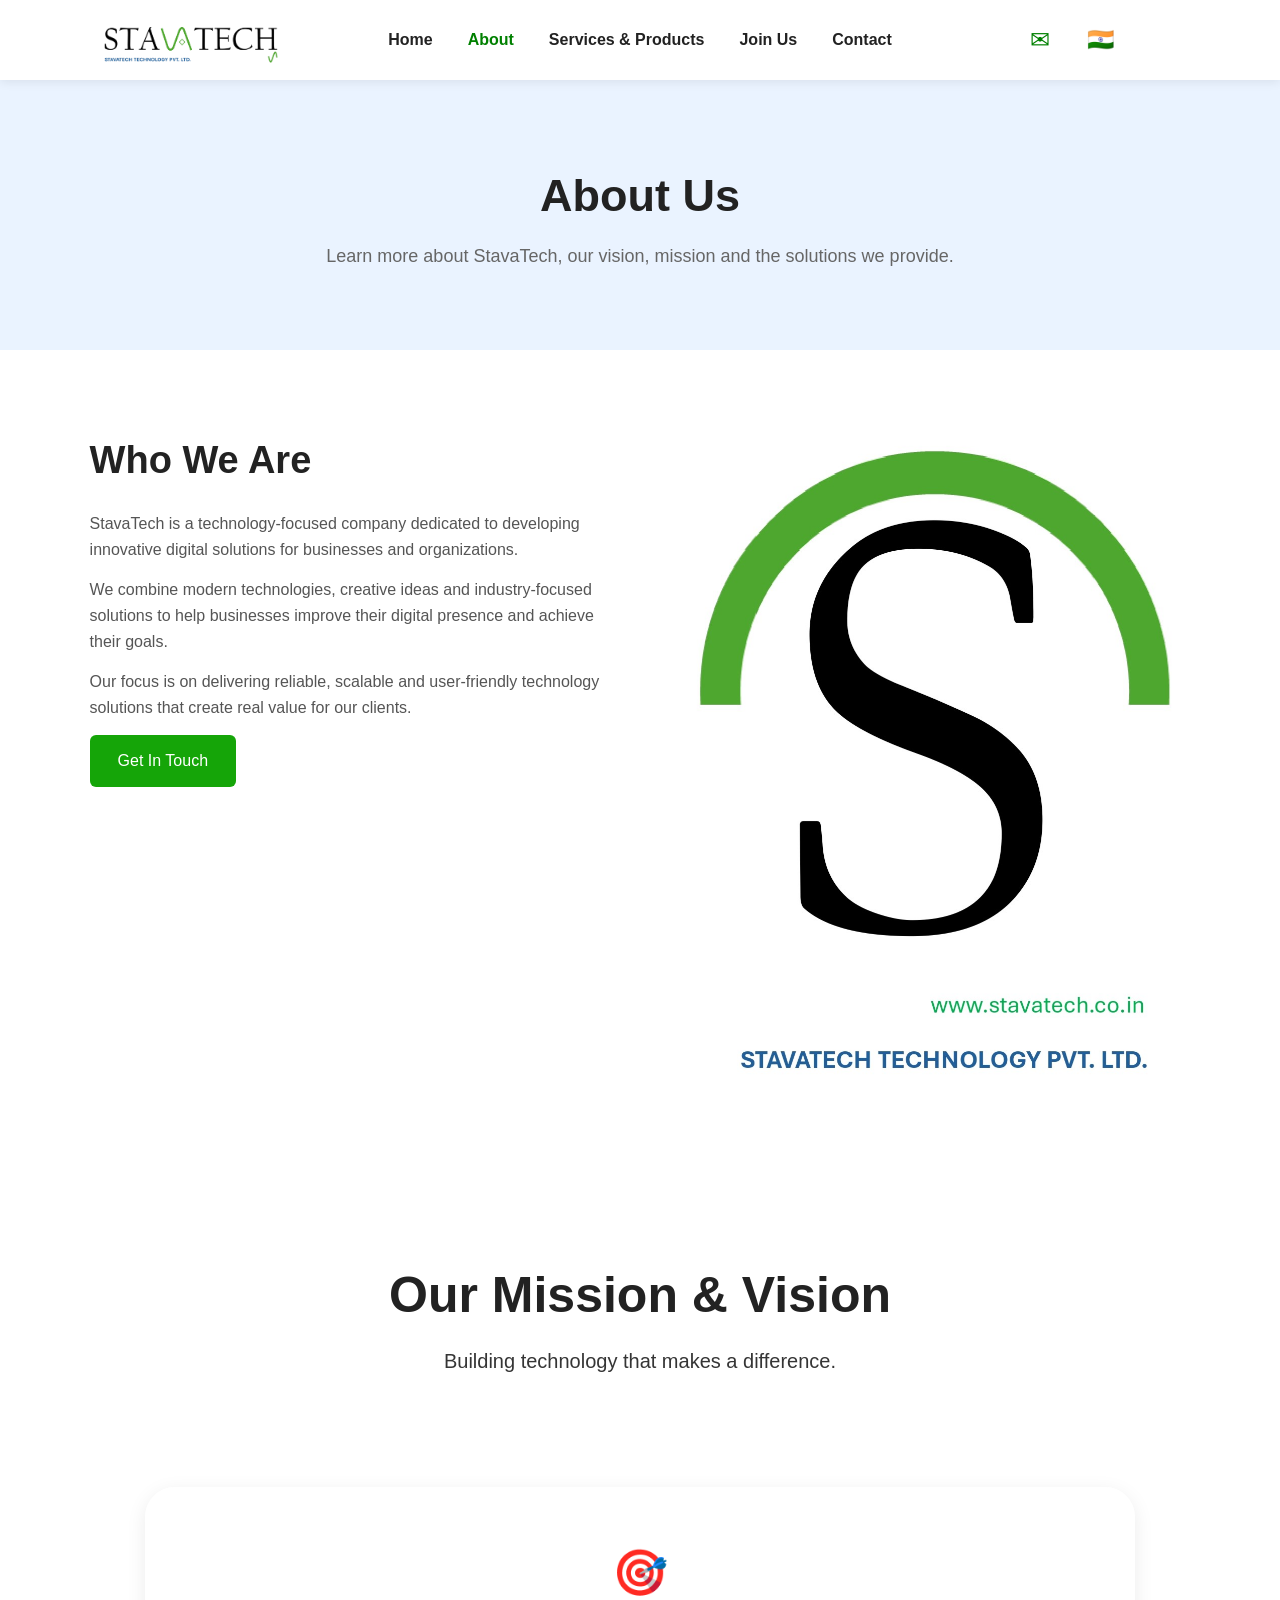
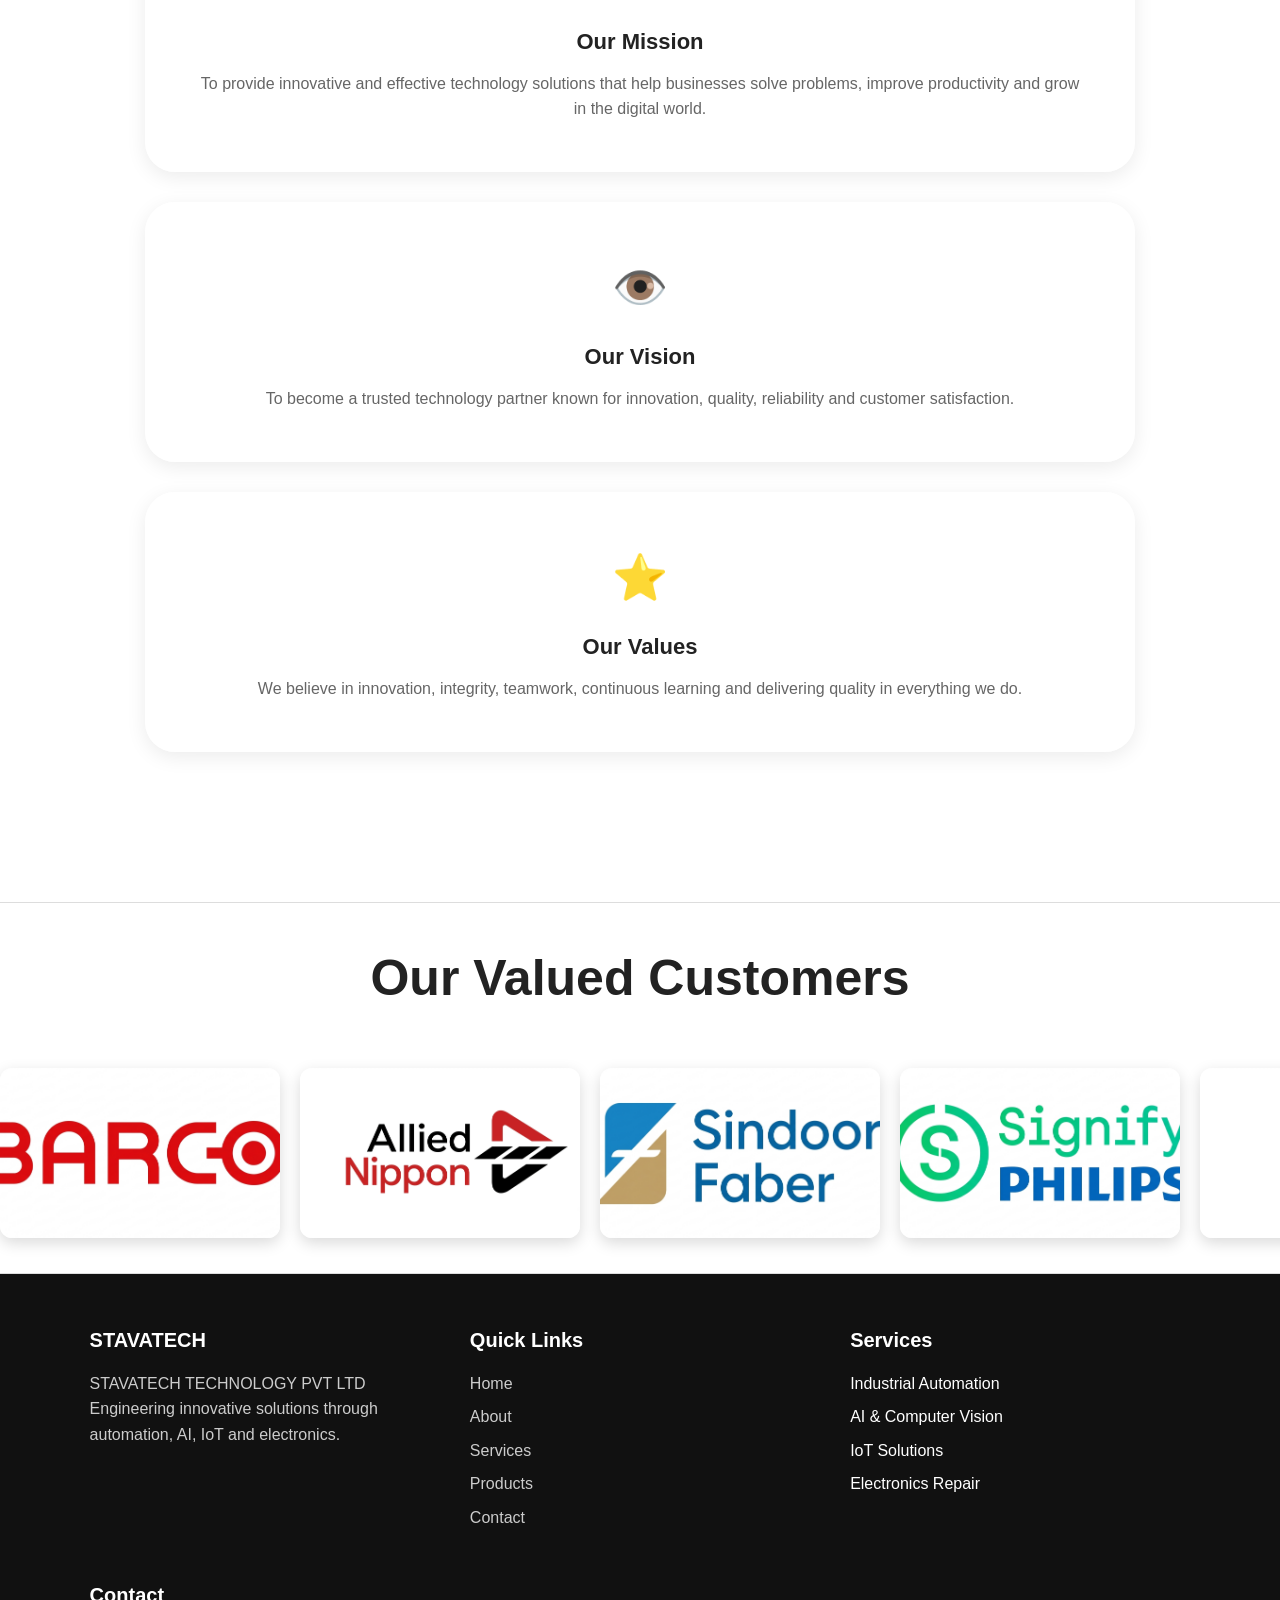
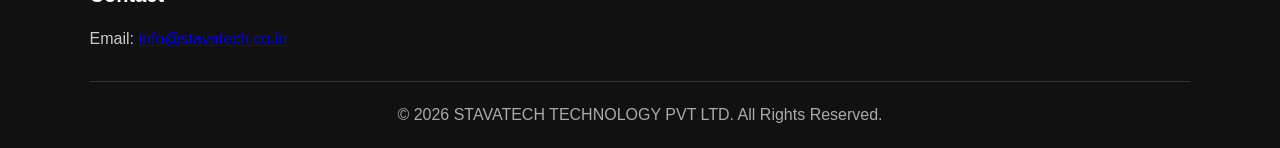
==== about.html @ 7c01b71f "Test commit" ====
<!doctype html>

<html lang="en">
  <head>
    <meta charset="UTF-8" />
    <meta name="viewport" content="width=device-width, initial-scale=1.0" />
    <link rel="stylesheet" href="style.css" />

    <title>About Us | StavaTech</title>
  </head>

  <body>
    <nav class="navbar">
      <div class="logo">
        <a href="index.html" class="logo">
          <img src="assets/logobg.png" alt="STAVATECH Logo" />
        </a>
      </div>

      <ul class="nav-links">
        <li>
          <a href="index.html">Home</a>
        </li>

        <li>
          <a href="about.html" class="active">About</a>
        </li>

        <li>
          <a href="services.html">Services & Products</a>
        </li>

        <li>
          <a href="join.html">Join Us</a>
        </li>

        <li>
          <a href="contact.html">Contact</a>
        </li>
      </ul>
      <a href="mailto:info@stavatech.co.in" class="email-icon" title="Email Us">
        ✉
      </a>
      <a
        href="https://www.linkedin.com/company/stavatech/"
        class="linkedin-icon"
        title="Visit our LinkedIn"
        target="_blank"
      >
        🇮🇳
      </a>
    </nav>

    <!--HEADER-->

    <section class="page-header">
      <h1>About Us</h1>

      <p>
        Learn more about StavaTech, our vision, mission and the solutions we
        provide.
      </p>
    </section>

    <section>
      <div class="about-container">
        <div class="about-text">
          <h2>Who We Are</h2>

          <p>
            StavaTech is a technology-focused company dedicated to developing
            innovative digital solutions for businesses and organizations.
          </p>

          <p>
            We combine modern technologies, creative ideas and industry-focused
            solutions to help businesses improve their digital presence and
            achieve their goals.
          </p>

          <p>
            Our focus is on delivering reliable, scalable and user-friendly
            technology solutions that create real value for our clients.
          </p>

          <a href="contact.html" class="btn"> Get In Touch </a>
        </div>

        <div class="about-image">
          <img src="assets/LOGO.jpg" alt="About StavaTech" />
        </div>
      </div>
    </section>

    <section>
      <div class="section-title">
        <h2>Our Mission & Vision</h2>

        <p>Building technology that makes a difference.</p>
      </div>

      <div class="services-container">
        <div class="service-card">
          <div class="service-icon">🎯</div>

          <h3>Our Mission</h3>

          <p>
            To provide innovative and effective technology solutions that help
            businesses solve problems, improve productivity and grow in the
            digital world.
          </p>
        </div>

        <div class="service-card">
          <div class="service-icon">👁️</div>

          <h3>Our Vision</h3>

          <p>
            To become a trusted technology partner known for innovation,
            quality, reliability and customer satisfaction.
          </p>
        </div>

        <div class="service-card">
          <div class="service-icon">⭐</div>

          <h3>Our Values</h3>

          <p>
            We believe in innovation, integrity, teamwork, continuous learning
            and delivering quality in everything we do.
          </p>
        </div>
      </div>
    </section>

    <section class="image-strip">
      <div class="section-title">
        <h2>Our Valued Customers</h2>
      </div>

      <!--Image Strip -->
      <div class="image-track">
        <img src="assets/val1.png" alt="val1" />
        <img src="assets/val2.png" alt="val2" />
        <img src="assets/val3.png" alt="val3" />
        <img src="assets/val4.png" alt="val4" />
        <img src="assets/val5.png" alt="val5" />
        <img src="assets/val6.png" alt="val6" />
        <img src="assets/val7.png" alt="val7" />
        <img src="assets/val8.png" alt="val8" />
        <img src="assets/val9.png" alt="val9" />
        <img src="assets/val10.png" alt="val10" />
        <img src="assets/val11.png" alt="val11" />
        <img src="assets/val12.png" alt="val12" />
        <img src="assets/val13.png" alt="val13" />
        <img src="assets/val14.png" alt="val14" />

        <!-- Duplicate images for continuous movement -->
        <img src="assets/val1.png" alt="val1" />
        <img src="assets/val2.png" alt="val2" />
        <img src="assets/val3.png" alt="val3" />
        <img src="assets/val4.png" alt="val4" />
        <img src="assets/val5.png" alt="val5" />
        <img src="assets/val6.png" alt="val6" />
        <img src="assets/val7.png" alt="val7" />
        <img src="assets/val8.png" alt="val8" />
        <img src="assets/val9.png" alt="val9" />
        <img src="assets/val10.png" alt="val10" />
        <img src="assets/val11.png" alt="val11" />
        <img src="assets/val12.png" alt="val12" />
        <img src="assets/val13.png" alt="val13" />
        <img src="assets/val14.png" alt="val14" />
      </div>
    </section>

    <!-- FOOTER -->

    <footer class="footer">
      <div class="container footer-container">
        <!-- Company -->

        <div class="footer-column">
          <h3>STAVATECH</h3>

          <p>STAVATECH TECHNOLOGY PVT LTD</p>

          <p>
            Engineering innovative solutions through automation, AI, IoT and
            electronics.
          </p>
        </div>

        <div class="footer-column">
          <h3>Quick Links</h3>

          <ul>
            <li>
              <a href="index.html"> Home </a>
            </li>

            <li>
              <a href="about.html"> About </a>
            </li>

            <li>
              <a href="services.html"> Services </a>
            </li>

            <li>
              <a href="product.html"> Products </a>
            </li>

            <li>
              <a href="contact.html"> Contact </a>
            </li>
          </ul>
        </div>

        <!-- Services -->

        <div class="footer-column">
          <h3>Services</h3>

          <ul>
            <li>Industrial Automation</li>

            <li>AI & Computer Vision</li>

            <li>IoT Solutions</li>

            <li>Electronics Repair</li>
          </ul>
        </div>

        <div class="footer-column">
          <h3>Contact</h3>

          <p>
            Email:

            <a href="mailto:info@stavatech.co.in"> info@stavatech.co.in </a>
          </p>
        </div>
      </div>

      <div class="footer-bottom">
        <p>© 2026 STAVATECH TECHNOLOGY PVT LTD. All Rights Reserved.</p>
      </div>
    </footer>
    <button id="backToTop">↑</button>

    <script src="script.js"></script>
  </body>
</html>
---- style.css ----
* {
  margin: 0;
  padding: 0;
  box-sizing: border-box;
}

html {
  scroll-behavior: smooth;
}

body {
  font-family: Arial, Helvetica, sans-serif;
  background-color: #ffffff;
  color: #222;
  line-height: 1.6;
}

.navbar {
  width: 100%;
  background-color: #ffffff;
  padding: 15px 7%;

  display: flex;
  align-items: center;

  position: sticky;
  top: 0;
  z-index: 1000;

  box-shadow: 0 2px 10px rgba(0, 0, 0, 0.08);
}

.logo {
  font-size: 28px;
  font-weight: bold;
  color: #0b5ed7;
  text-decoration: none;
}

.logo img {
  width: 200px;
  height: auto;
  display: block;
}

.logo span {
  color: #222;
}

.nav-links {
  position: absolute;
  left: 50%;
  transform: translateX(-50%);

  display: flex;
  list-style: none;
  gap: 35px;
}

.nav-links li a {
  text-decoration: none;
  color: #222;
  font-size: 16px;
  font-weight: 600;
  transition: 0.3s;
}

.nav-links li a:hover {
  color: #008000;
}

.email-icon {
  position: absolute;
  right: 18%;

  font-size: 24px;
  color: #008000;
  text-decoration: none;

  transition: 0.3s;
}

.email-icon:hover {
  color: #008000;
  transform: scale(1.15);
}

.linkedin-icon {
  position: absolute;
  right: 13%;

  font-size: 22px;
  color: #008000;

  text-decoration: none;

  transition: 0.3s;
  font-weight: bold;
}

.linkedin-icon:hover {
  color: #008000;
  transform: scale(1.15);
}

.login-icon {
  position: absolute;
  right: 7%;

  font-size: 18px;
  color: #008000;

  text-decoration: none;

  transition: 0.3s;
}

.login-icon:hover {
  color: #008000;
  transform: scale(1.15);
}

/* Active navigation link */

.nav-links li a.active {
  color: #008000;
  font-weight: bold;
}

/*HERO SECTION*/

.hero {
  min-height: 85vh;
  display: flex;
  align-items: center;
  justify-content: center;
  text-align: center;
  padding: 80px 7%;
  background: linear-gradient(135deg, #eaf3ff, #ffffff);
}

.hero-content {
  max-width: 900px;
}

.hero h1 {
  font-size: 55px;
  margin-bottom: 20px;
  color: #ffffff;
}

.hero h1 span {
  color: #1cd70b;
}

.hero1 p {
  font-size: 19px;
  color: #ffffff;
  max-width: 700px;
  margin: 0 auto 30px;
}

/*  HERO SLIDESHOW*/

.hero {
  position: relative;
  min-height: 85vh;
  overflow: hidden;

  display: flex;
  align-items: center;
  justify-content: center;

  text-align: center;

  padding: 80px 7%;

  color: white;
}

/* Slideshow container */

.hero-slideshow {
  position: absolute;
  top: 0;
  left: 0;

  width: 100%;
  height: 100%;

  overflow: hidden;
  z-index: 0;
}

/* Individual slides */

.slide {
  position: absolute;

  top: 0;
  left: 0;

  width: 100%;
  height: 100%;

  background-size: cover;
  background-position: center;

  /* Start outside the screen on the right */
  transform: translateX(100%);

  transition: transform 1s ease-in-out;
}

/* Active slide */

.slide.active {
  transform: translateX(0);
}

.slide.previous {
  transform: translateX(-100%);
}

/* Dark overlay */

.hero-overlay {
  position: absolute;

  top: 0;
  left: 0;

  width: 100%;
  height: 100%;

  background: rgba(0, 0, 0, 0.45);

  z-index: 1;
}

/* Hero content */

.hero-content {
  position: relative;

  z-index: 2;

  max-width: 900px;

  color: white;
}

/* Company name */

.company-name {
  font-size: 25px;
  margin-bottom: 20px;

  color: white;
}

/* Buttons */

.hero .btn {
  margin: 5px;
}

/*INTRO*/

.intro-container {
  display: flex;
  flex-direction: row;

  gap: 50px;
}

.intro-text {
  flex: 1;
}

.intro-text h2 {
  font-size: 50px;
  margin-bottom: 20px;
  color: #15a707;
}

.intro-text p {
  color: #000000;
  margin-bottom: 15px;
  font-size: large;
  font-weight: 500;
}

.intro-image {
  flex: 1;
}

.intro-image {
  flex: 1;
  display: flex;
  justify-content: center;
  align-items: center;
}

.intro-image video {
  width: 100%;
  max-width: 500px;
  height: 350px;
  object-fit: cover;
  border-radius: 20px;
  box-shadow: 0 10px 30px rgba(0, 0, 0, 0.15);
}
/*BUTTONS*/

.btn {
  display: inline-block;
  padding: 13px 28px;
  background-color: #15a508;
  color: #ffffff;
  text-decoration: none;
  border-radius: 6px;
  font-size: 16px;
  border: none;
  cursor: pointer;
  transition: 0.3s;
}

.btn:hover {
  background-color: #15a508;
  transform: translateY(-2px);
}

.btn-outline {
  background-color: transparent;
  color: #1cd70b;
  border: 2px solid #1cd70b;
  margin-left: 10px;
}

.btn-outline:hover {
  background-color: #1cd70b;
  color: #ffffff;
}

/*SECTION*/

section {
  padding: 80px 7%;
}

.section-title {
  text-align: center;
  margin-bottom: 50px;
}

.section-title h2 {
  font-size: 50px;
  margin-bottom: 10px;
}

.section-title p {
  color: #353535;
  font-size: 20px;
}

/*ABOUT SECTION*/

.about-container {
  display: flex;
  flex-direction: row;

  gap: 50px;
}

.about-text {
  flex: 1;
}

.about-text h2 {
  font-size: 38px;
  margin-bottom: 20px;
}

.about-text p {
  color: #555;
  margin-bottom: 15px;
  font-size: medium;
}

.about-image {
  flex: 1;
}

.about-image img {
  width: 100%;
  max-width: 550px;
  border-radius: 10px;
}

.custom-image img {
  width: 100%;
  border-radius: 10px;
  margin: 0 auto;
  display: block;
  max-width: 1400px;
  height: auto;
}

/*SERVICES*/

.services-container {
  display: flex;
  flex-direction: column;
  gap: 30px;
  padding: 60px 5%;
}

.services-container1 {
  display: flex;
  flex-direction: row;
  gap: 30px;
  padding: 60px 5%;
}

.service-card {
  padding: 50px;
  background-color: #ffffffb0;
  border-radius: 30px;
  border-color: #000000;
  box-shadow: 0 5px 20px rgba(0, 0, 0, 0.08);
  text-align: center;
  transition: 0.3s;
}

.service-card:hover {
  transform: translateY(-8px);
}

.service-icon {
  font-size: 45px;
  margin-bottom: 15px;
}

.service-card h3 {
  margin-bottom: 12px;
  font-size: 22px;
}

.service-card p {
  color: #666;
}

.project {
  position: relative;
  min-height: 85vh;
  display: flex;
  align-items: center;
  justify-content: center;
  text-align: center;
  padding: 80px 7%;

  background: linear-gradient(135deg, #eaf3ff, #ffffff);
}

.project-content {
  max-width: 900px;
}

.project h1 {
  font-size: 55px;
  margin-bottom: 20px;
  color: #000000;
}

.project h1 span {
  color: #1cd70b;
}

.project p {
  font-size: 19px;
  color: #000000;
  max-width: 700px;
  margin: 0 auto 30px;
}

/*PRODUCTS*/

.products-container {
  display: grid;
  grid-template-columns: repeat(3, 1fr);
  gap: 30px;
}

.product-card {
  background-color: #ffffff;
  border-radius: 10px;
  overflow: hidden;
  box-shadow: 0 5px 20px rgba(0, 0, 0, 0.08);
  transition: 0.3s;
}

.product-card:hover {
  transform: translateY(-8px);
}

.product-card img {
  width: 100%;
  height: 220px;
  object-fit: cover;
}

.product-content {
  padding: 25px;
}

.product-content h3 {
  font-size: 22px;
  margin-bottom: 10px;
}

.product-content p {
  color: #666;
  margin-bottom: 15px;
}
/* Image slider inside product card */

.card-image-slider {
  position: relative;
  width: 100%;
  height: 220px;
  overflow: hidden;
}

.card-image-slider > img {
  width: 100%;
  height: 100%;
  object-fit: cover;
  display: block;
}

/* Left and right buttons */

.slider-btn {
  position: absolute;
  top: 50%;
  transform: translateY(-50%);
  z-index: 2;

  width: 40px;
  height: 40px;

  border: none;
  border-radius: 50%;

  background: rgba(0, 0, 0, 0.55);
  color: white;

  font-size: 24px;
  cursor: pointer;

  display: flex;
  align-items: center;
  justify-content: center;

  transition: 0.3s;
}

.slider-btn:hover {
  background: #0aaa0a;
}

.slider-btn.prev {
  left: 10px;
}

.slider-btn.next {
  right: 10px;
}

/* Hide the extra images */

.slider-images {
  display: none;
}
/*CONTACT */

.contact-container {
  display: grid;
  grid-template-columns: 1fr 1fr;
  gap: 50px;
}

.contact-info h2 {
  font-size: 35px;
  margin-bottom: 20px;
}

.contact-info p {
  color: #555;
  margin-bottom: 15px;
}

.contact-details {
  margin-top: 25px;
}

.contact-details p {
  margin-bottom: 12px;
}

.contact-form {
  background-color: #066d035d;
  padding: 30px;
  border-radius: 10px;
}

.contact-form input,
.contact-form textarea {
  width: 100%;
  padding: 13px;
  margin-bottom: 15px;
  border: 1px solid #ddd;
  border-radius: 5px;
  font-size: 15px;
  outline: none;
}

.contact-form input:focus,
.contact-form textarea:focus {
  border-color: #0b5ed7;
}

.contact-form textarea {
  height: 150px;
  resize: vertical;
}

.location-section {
  text-align: center;
  padding: 60px 7%;
  background: #f8fafc;
}

.location-section h2 {
  font-size: 36px;
  margin-bottom: 10px;
  color: #111827;
}

.location-section p {
  color: #555;
  margin-bottom: 30px;
}

.location-map {
  max-width: 900px;
  margin: auto;
}

.location-map img {
  width: 70%;
  height: auto;
  display: block;
  border-radius: 15px;
  box-shadow: 0 8px 25px rgba(0, 0, 0, 0.12);
}

/*PAGE HEADER */

.page-header {
  background-color: #eaf3ff;
  text-align: center;
  padding: 80px 7%;
}

.page-header h1 {
  font-size: 45px;
  margin-bottom: 10px;
}

.page-header p {
  color: #666;
  font-size: 18px;
}

/*FOOTER*/

footer {
  background-color: #111;
  color: #ffffff;
  padding: 50px 7% 20px;
}

.footer-container {
  display: grid;
  grid-template-columns: repeat(3, 1fr);
  gap: 40px;
  margin-bottom: 30px;
}

.footer-column h3 {
  margin-bottom: 15px;
  font-size: 20px;
}

.footer-column p {
  color: #ccc;
}

.footer-column ul {
  list-style: none;
}

.footer-column ul li {
  margin-bottom: 8px;
}

.footer-column ul li a {
  color: #ccc;
  text-decoration: none;
  transition: 0.3s;
}

.footer-column ul li a:hover {
  color: #ffffff;
}

.footer-bottom {
  border-top: 1px solid #333;
  padding-top: 20px;
  text-align: center;
  color: #aaa;
}

/*BACK TO TOP BUTTON*/

#backToTop {
  position: fixed;
  bottom: 25px;
  right: 25px;
  width: 45px;
  height: 45px;
  border: none;
  border-radius: 50%;
  background-color: #06b8068c;
  color: white;
  font-size: 20px;
  cursor: pointer;
  display: none;
  z-index: 999;
}

#backToTop:hover {
  background-color: #06b8068c;
}

/*VISIT COUNTER*/

.counters-container {
  width: 100%;
  display: flex;
  justify-content: center;
  align-items: center;
  gap: 30px;
  margin: 40px 0;
}

.counter-circle {
  width: 130px;
  height: 130px;

  border: 2px solid #ddd;
  border-radius: 50%;

  display: flex;
  flex-direction: column;
  justify-content: center;
  align-items: center;

  background: rgb(214, 214, 214);
  color: #222;

  box-shadow: 0 5px 15px rgba(0, 0, 0, 0.1);

  transition: 0.3s ease;
}

.counter-circle:hover {
  border-color: #00a651;
  box-shadow: 0 0 20px rgba(0, 166, 81, 0.5);
  transform: scale(1.08);
}

.counter-icon {
  font-size: 20px;
}

.counter-circle span:nth-child(2) {
  font-size: 25px;
  font-weight: bold;
}

.counter-circle small {
  font-size: 11px;
  letter-spacing: 2px;
}

/* Hover effect */
.counter-circle:hover {
  border-color: #00a651;
  box-shadow:
    0 0 10px #00a651,
    0 0 25px rgba(0, 166, 81, 0.5);

  transform: scale(1.08);
}

/*LOGIN*/

.login-container {
  min-height: 100vh;

  display: flex;
  justify-content: center;
  align-items: center;

  background: linear-gradient(135deg, #eaf3ff, #ffffff);

  padding: 20px;
}

.login-card {
  width: 100%;
  max-width: 420px;
  background: white;
  padding: 40px;
  border-radius: 20px;
  box-shadow: 0 10px 35px rgba(0, 0, 0, 0.12);
  text-align: center;
}

.login-logo h1 {
  font-size: 32px;
  margin-bottom: 25px;
}

.login-logo span {
  color: #00a651;
}

.login-logo b {
  color: #111;
}

.login-card h2 {
  font-size: 30px;
  margin-bottom: 8px;
  color: #222;
}

.login-subtitle {
  color: #777;
  margin-bottom: 30px;
}

.input-group {
  text-align: left;
  margin-bottom: 20px;
}

.input-group label {
  display: block;
  margin-bottom: 7px;
  font-size: 14px;
  font-weight: 600;
  color: #333;
}

.input-group input {
  width: 100%;
  padding: 13px;
  border: 1px solid #ddd;
  border-radius: 8px;
  font-size: 15px;
  box-sizing: border-box;
  outline: none;
  transition: 0.3s;
}

.input-group input:focus {
  border-color: #00a651;
  box-shadow: 0 0 5px rgba(0, 166, 81, 0.25);
}

.login-options {
  display: flex;
  justify-content: space-between;
  align-items: center;
  font-size: 13px;
  margin-bottom: 25px;
}

.login-options a {
  color: #00a651;
  text-decoration: none;
}

.login-btn {
  width: 100%;
  padding: 14px;
  border: none;
  border-radius: 8px;
  background: #00a651;
  color: white;
  font-size: 16px;
  font-weight: bold;
  cursor: pointer;
  transition: 0.3s;
}

.login-btn:hover {
  background: #008f45;
  transform: translateY(-2px);
  box-shadow: 0 5px 15px rgba(0, 166, 81, 0.3);
}

.divider {
  display: flex;
  align-items: center;
  margin: 30px 0;
  color: #999;
}

.divider::before,
.divider::after {
  content: "";
  flex: 1;
  height: 1px;
  background: #ddd;
}

.divider span {
  padding: 0 12px;
  font-size: 12px;
}

.register-text {
  font-size: 14px;
  color: #666;
}

.register-text a {
  color: #00a651;
  font-weight: bold;
  text-decoration: none;
}

/*JOIN OUR TEAM PAGE */

/* HERO */

.join-hero {
  min-height: 75vh;
  display: flex;
  align-items: center;
  justify-content: center;
  text-align: center;
  padding: 80px 7%;
  background:
    linear-gradient(rgba(0, 0, 0, 0.65), rgba(0, 0, 0, 0.65)),
    url("assets/hero2.jpg");
  background-size: cover;
  background-position: center;
}

.join-hero-content {
  max-width: 900px;
}

.small-heading {
  color: #19b65b;
  font-size: 14px;
  font-weight: 700;
  letter-spacing: 2px;
  margin-bottom: 15px;
}

.join-hero h1 {
  font-size: 60px;
  color: white;
  margin-bottom: 20px;
}

.join-hero h1 span {
  color: #19b65b;
}

.join-hero p {
  color: #eeeeee;
  font-size: 18px;
  line-height: 1.8;
  max-width: 700px;
  margin: 0 auto 30px;
}

/* BUTTON */

.join-btn {
  display: inline-block;
  padding: 14px 28px;
  background: #19b65b;
  color: white;
  text-decoration: none;
  border-radius: 6px;
  font-weight: 600;
  transition: 0.3s;
}

.join-btn:hover {
  background: #128a45;
  transform: translateY(-3px);
}

/*WHY JOIN*/

.why-join {
  padding: 90px 7%;
  background: #ffffff;
  text-align: center;
}

.section-heading {
  max-width: 750px;
  margin: 0 auto 50px;
}

.section-heading > p:first-child {
  color: #19b65b;
  font-size: 14px;
  font-weight: bold;
  letter-spacing: 2px;
}

.section-heading h2 {
  font-size: 42px;
  margin: 10px 0 15px;
  color: #111111;
}

.section-heading h2 span {
  color: #19b65b;
}

.section-heading p {
  color: #666666;
  line-height: 1.7;
}

/* BENEFITS */

.benefits-container {
  display: grid;
  grid-template-columns: repeat(4, 1fr);
  gap: 25px;
  max-width: 1200px;
  margin: auto;
}

.benefit-card {
  padding: 35px 25px;
  background: #ffffff;
  border-radius: 12px;
  box-shadow: 0 8px 30px rgba(0, 0, 0, 0.08);
  transition: 0.3s;
}

.benefit-card:hover {
  transform: translateY(-8px);
  box-shadow: 0 15px 35px rgba(0, 0, 0, 0.13);
}

.benefit-icon {
  font-size: 40px;
  margin-bottom: 15px;
}

.benefit-card h3 {
  font-size: 22px;
  color: #111111;
  margin-bottom: 12px;
}

.benefit-card p {
  color: #666666;
  line-height: 1.6;
}

/*OPENINGS */

.openings {
  padding: 90px 7%;
  background: #f5f8fb;
}

.jobs-container {
  max-width: 1000px;
  margin: auto;
}

.job-card {
  display: flex;
  align-items: center;
  justify-content: space-between;
  gap: 30px;
  background: white;
  padding: 30px;
  margin-bottom: 20px;
  border-radius: 12px;
  box-shadow: 0 5px 20px rgba(0, 0, 0, 0.07);
  transition: 0.3s;
}

.job-card:hover {
  transform: translateY(-4px);
  box-shadow: 0 10px 30px rgba(0, 0, 0, 0.12);
}

.job-info {
  flex: 1;
}

.job-type {
  display: inline-block;
  font-size: 11px;
  font-weight: bold;
  color: #19b65b;
  background: #e9f9f0;
  padding: 5px 10px;
  border-radius: 20px;
  margin-bottom: 10px;
}

.job-card h3 {
  color: #111111;
  font-size: 23px;
  margin: 5px 0 10px;
}

.job-card p {
  color: #666666;
  line-height: 1.6;
  margin-bottom: 15px;
}

.job-details {
  display: flex;
  gap: 25px;
  color: #777777;
  font-size: 14px;
}

.apply-btn {
  white-space: nowrap;
  text-decoration: none;
  color: white;
  background: #111111;
  padding: 12px 22px;
  border-radius: 6px;
  font-weight: 600;
  transition: 0.3s;
}

.apply-btn:hover {
  background: #19b65b;
}

/*APPLICATION*/

.application {
  padding: 100px 7%;
  text-align: center;
  background: #111111;
}

.application-content {
  max-width: 800px;
  margin: auto;
}

.application h2 {
  font-size: 42px;
  color: white;
  margin: 10px 0 20px;
}

.application h2 span {
  color: #19b65b;
}

.application p:not(.small-heading) {
  color: #cccccc;
  line-height: 1.8;
  margin-bottom: 30px;
}

/* =========================
   MOVING IMAGE STRIP
========================= */

.image-strip {
  width: 100%;
  overflow: hidden;
  background: none;
  padding: 35px 0;
  margin-top: 10px;
  margin-bottom: 0;
  border-top: 1px solid #ddd;
  border-bottom: 1px solid #ddd;
}

.image-track {
  display: flex;
  width: max-content;
  gap: 20px;
  animation: imageScroll 25s linear infinite;
}

.image-track img {
  width: 280px;
  height: 170px;
  object-fit: cover;
  border-radius: 12px;
  flex-shrink: 0;
  box-shadow: 0 5px 15px rgba(0, 0, 0, 0.15);
}

/* Continuous horizontal movement */

@keyframes imageScroll {
  0% {
    transform: translateX(0);
  }

  100% {
    transform: translateX(-50%);
  }
}
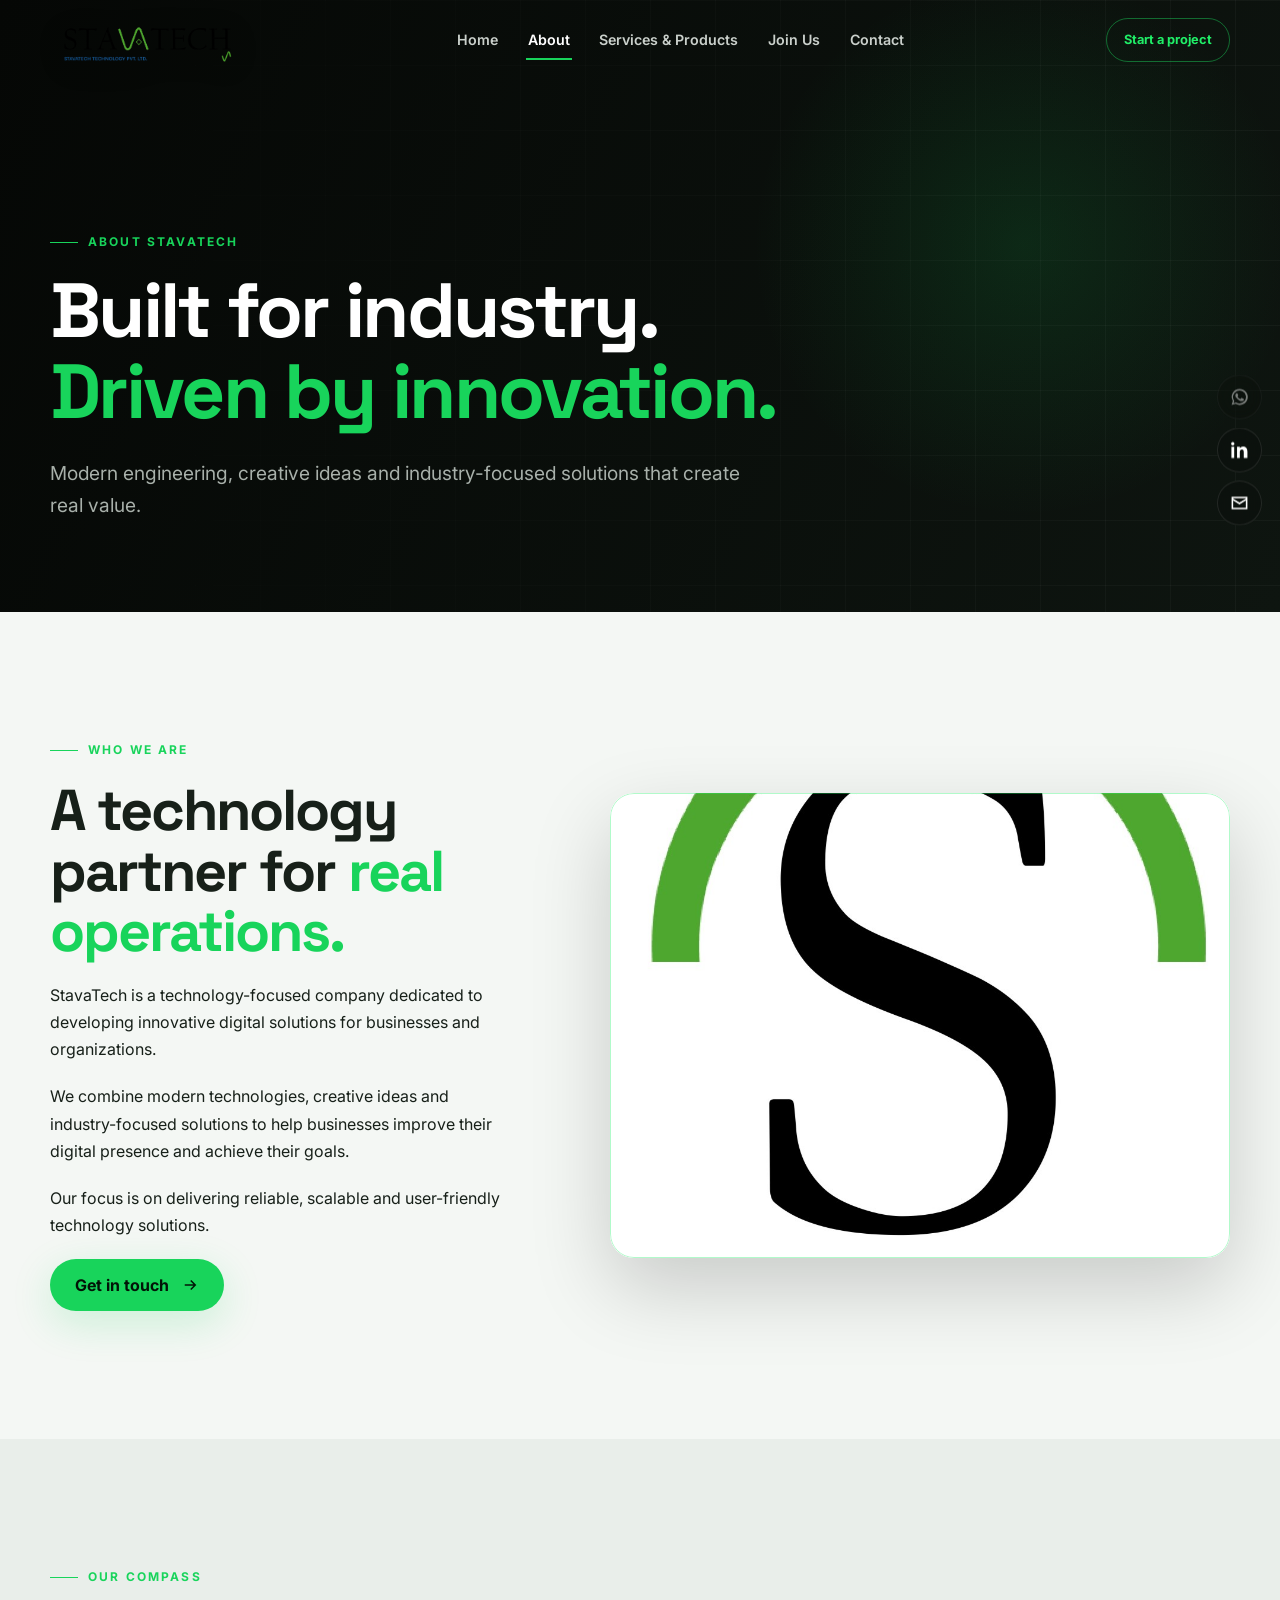
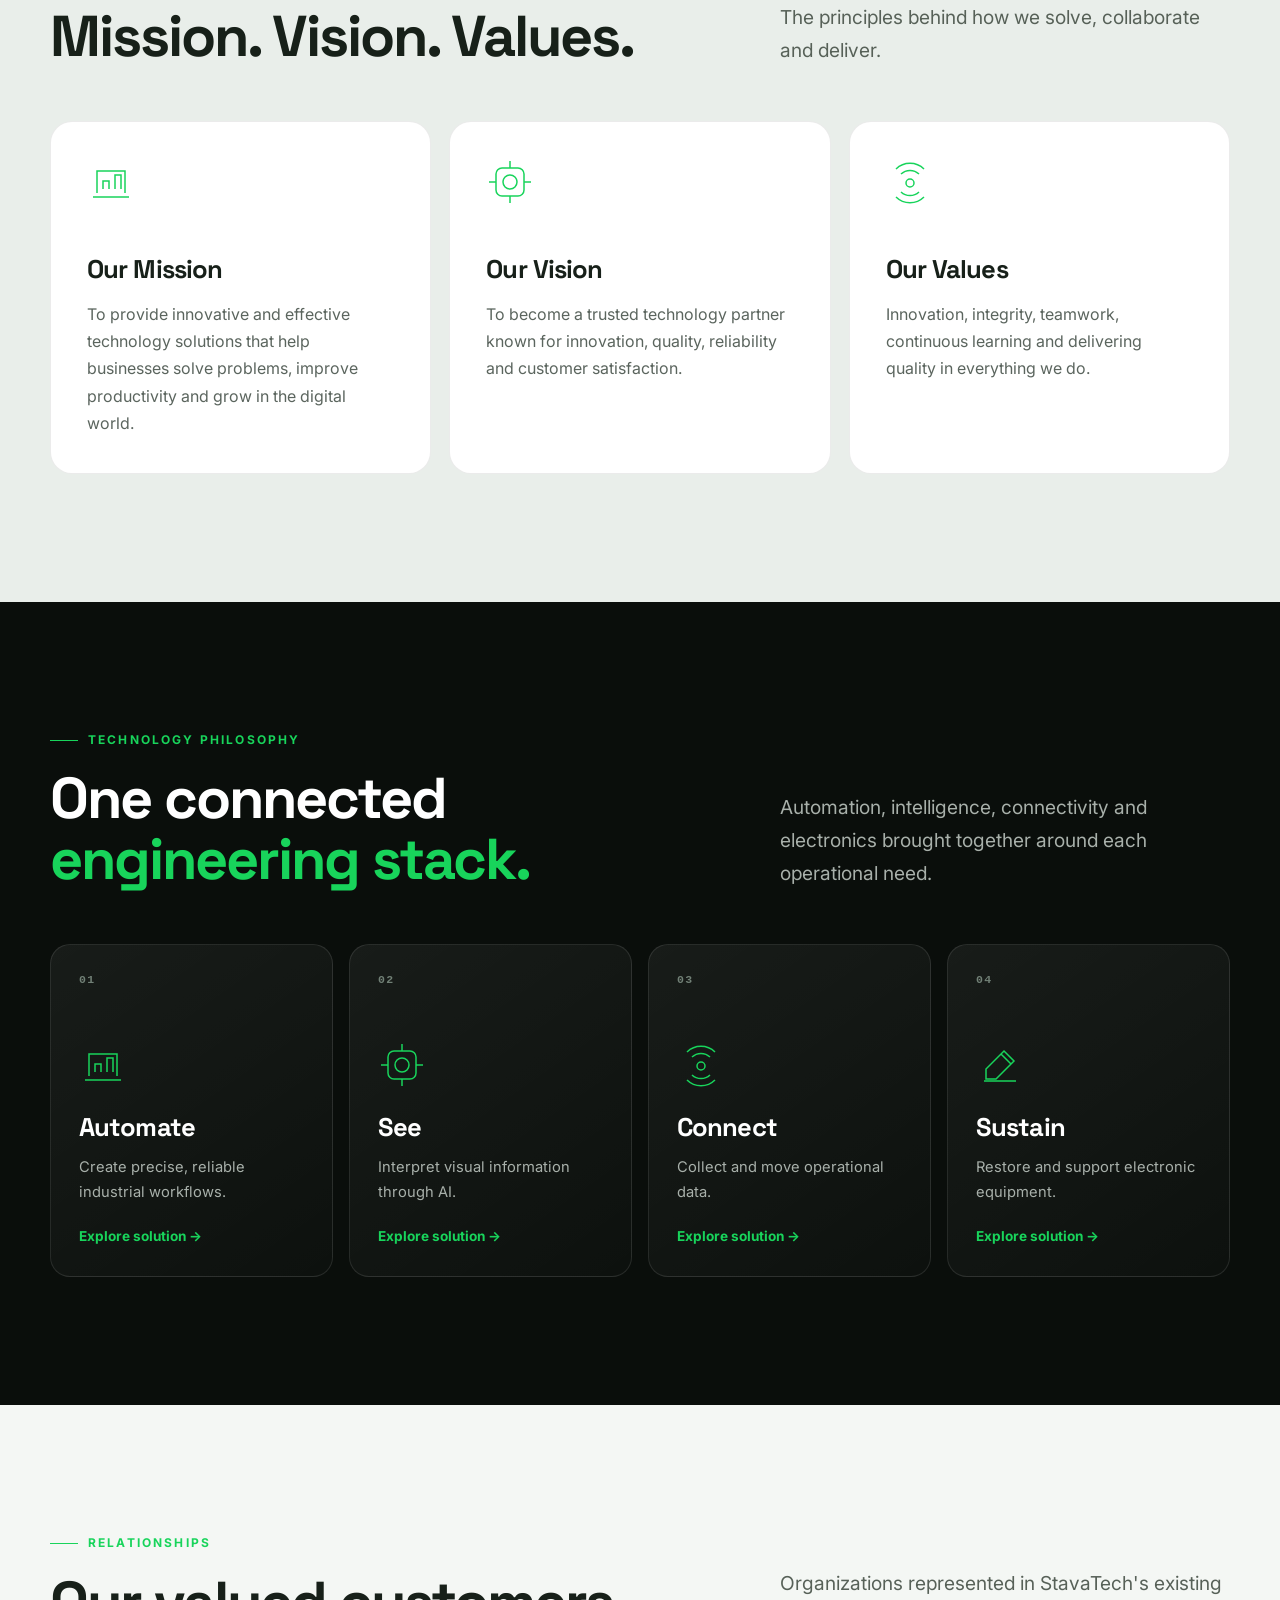
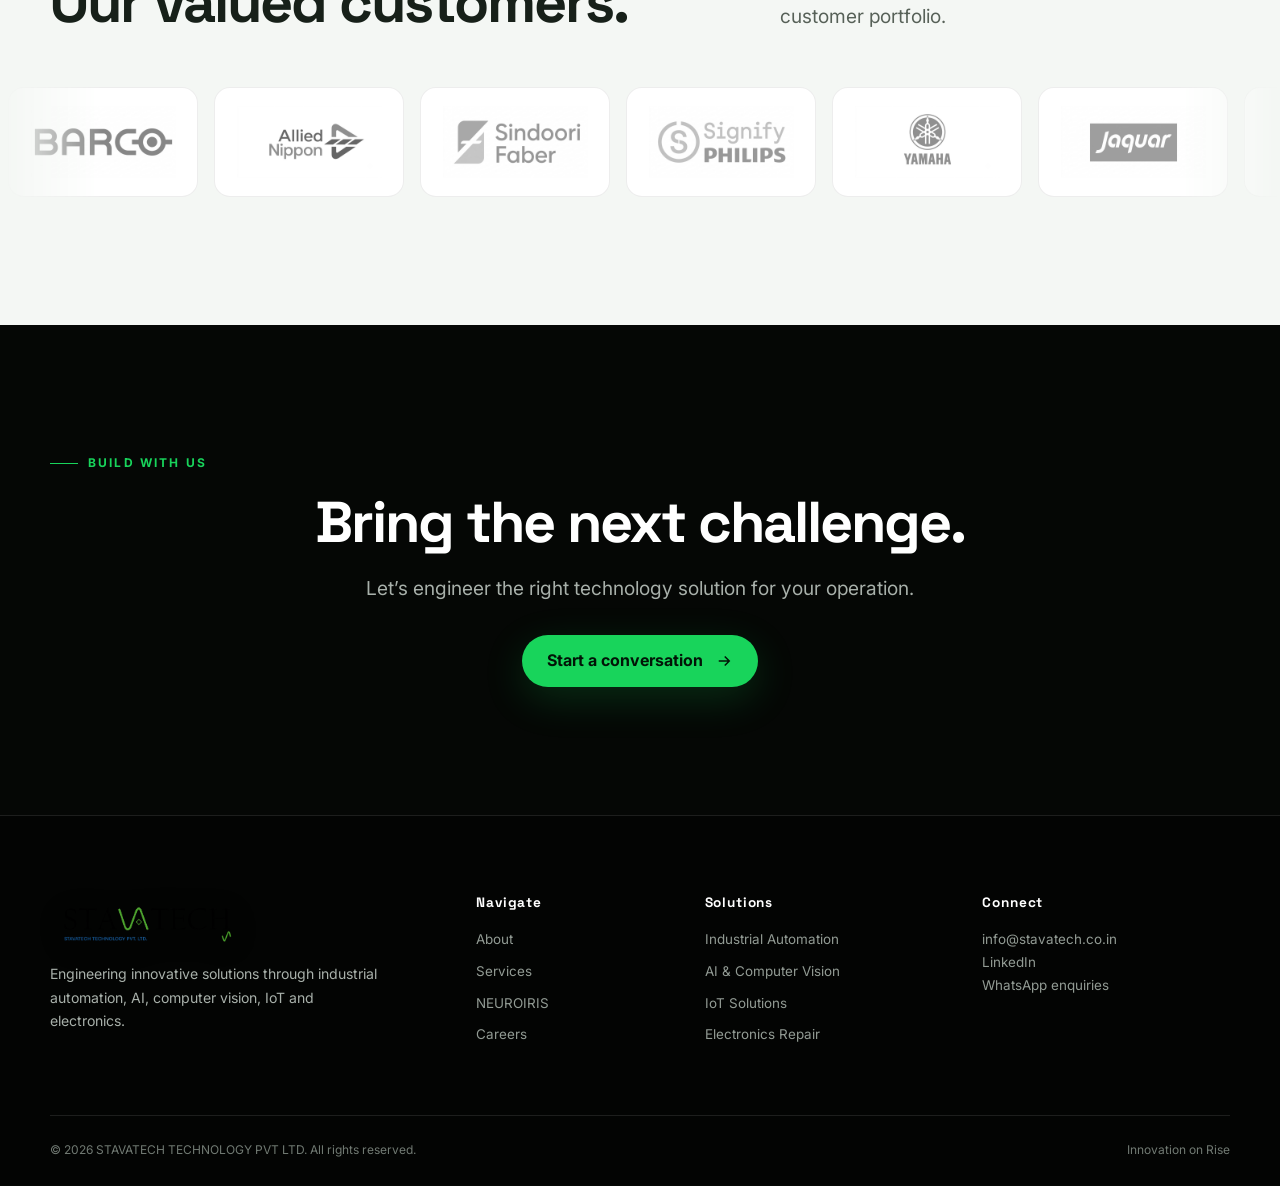
==== commit b4f22ae8: "Modernize StavaTech industrial technology website" ====
--- a/about.html
+++ b/about.html
@@ -1,257 +1,369 @@
 <!doctype html>
-
 <html lang="en">
-  <head>
-    <meta charset="UTF-8" />
-    <meta name="viewport" content="width=device-width, initial-scale=1.0" />
-    <link rel="stylesheet" href="style.css" />
-
-    <title>About Us | StavaTech</title>
-  </head>
-
-  <body>
-    <nav class="navbar">
-      <div class="logo">
-        <a href="index.html" class="logo">
-          <img src="assets/logobg.png" alt="STAVATECH Logo" />
-        </a>
-      </div>
-
-      <ul class="nav-links">
-        <li>
-          <a href="index.html">Home</a>
-        </li>
-
-        <li>
-          <a href="about.html" class="active">About</a>
-        </li>
-
-        <li>
-          <a href="services.html">Services & Products</a>
-        </li>
-
-        <li>
-          <a href="join.html">Join Us</a>
-        </li>
-
-        <li>
-          <a href="contact.html">Contact</a>
-        </li>
-      </ul>
-      <a href="mailto:info@stavatech.co.in" class="email-icon" title="Email Us">
-        ✉
-      </a>
-      <a
-        href="https://www.linkedin.com/company/stavatech/"
-        class="linkedin-icon"
-        title="Visit our LinkedIn"
-        target="_blank"
-      >
-        🇮🇳
-      </a>
-    </nav>
-
-    <!--HEADER-->
-
-    <section class="page-header">
-      <h1>About Us</h1>
-
-      <p>
-        Learn more about StavaTech, our vision, mission and the solutions we
-        provide.
-      </p>
-    </section>
-
-    <section>
-      <div class="about-container">
-        <div class="about-text">
-          <h2>Who We Are</h2>
-
-          <p>
-            StavaTech is a technology-focused company dedicated to developing
-            innovative digital solutions for businesses and organizations.
-          </p>
-
-          <p>
-            We combine modern technologies, creative ideas and industry-focused
-            solutions to help businesses improve their digital presence and
-            achieve their goals.
-          </p>
-
-          <p>
-            Our focus is on delivering reliable, scalable and user-friendly
-            technology solutions that create real value for our clients.
-          </p>
-
-          <a href="contact.html" class="btn"> Get In Touch </a>
-        </div>
-
-        <div class="about-image">
-          <img src="assets/LOGO.jpg" alt="About StavaTech" />
-        </div>
-      </div>
-    </section>
-
-    <section>
-      <div class="section-title">
-        <h2>Our Mission & Vision</h2>
-
-        <p>Building technology that makes a difference.</p>
-      </div>
-
-      <div class="services-container">
-        <div class="service-card">
-          <div class="service-icon">🎯</div>
-
-          <h3>Our Mission</h3>
-
-          <p>
-            To provide innovative and effective technology solutions that help
-            businesses solve problems, improve productivity and grow in the
-            digital world.
-          </p>
-        </div>
-
-        <div class="service-card">
-          <div class="service-icon">👁️</div>
-
-          <h3>Our Vision</h3>
-
-          <p>
-            To become a trusted technology partner known for innovation,
-            quality, reliability and customer satisfaction.
-          </p>
-        </div>
-
-        <div class="service-card">
-          <div class="service-icon">⭐</div>
-
-          <h3>Our Values</h3>
-
-          <p>
-            We believe in innovation, integrity, teamwork, continuous learning
-            and delivering quality in everything we do.
-          </p>
-        </div>
-      </div>
-    </section>
-
-    <section class="image-strip">
-      <div class="section-title">
-        <h2>Our Valued Customers</h2>
-      </div>
-
-      <!--Image Strip -->
-      <div class="image-track">
-        <img src="assets/val1.png" alt="val1" />
-        <img src="assets/val2.png" alt="val2" />
-        <img src="assets/val3.png" alt="val3" />
-        <img src="assets/val4.png" alt="val4" />
-        <img src="assets/val5.png" alt="val5" />
-        <img src="assets/val6.png" alt="val6" />
-        <img src="assets/val7.png" alt="val7" />
-        <img src="assets/val8.png" alt="val8" />
-        <img src="assets/val9.png" alt="val9" />
-        <img src="assets/val10.png" alt="val10" />
-        <img src="assets/val11.png" alt="val11" />
-        <img src="assets/val12.png" alt="val12" />
-        <img src="assets/val13.png" alt="val13" />
-        <img src="assets/val14.png" alt="val14" />
-
-        <!-- Duplicate images for continuous movement -->
-        <img src="assets/val1.png" alt="val1" />
-        <img src="assets/val2.png" alt="val2" />
-        <img src="assets/val3.png" alt="val3" />
-        <img src="assets/val4.png" alt="val4" />
-        <img src="assets/val5.png" alt="val5" />
-        <img src="assets/val6.png" alt="val6" />
-        <img src="assets/val7.png" alt="val7" />
-        <img src="assets/val8.png" alt="val8" />
-        <img src="assets/val9.png" alt="val9" />
-        <img src="assets/val10.png" alt="val10" />
-        <img src="assets/val11.png" alt="val11" />
-        <img src="assets/val12.png" alt="val12" />
-        <img src="assets/val13.png" alt="val13" />
-        <img src="assets/val14.png" alt="val14" />
-      </div>
-    </section>
-
-    <!-- FOOTER -->
-
-    <footer class="footer">
-      <div class="container footer-container">
-        <!-- Company -->
-
-        <div class="footer-column">
-          <h3>STAVATECH</h3>
-
-          <p>STAVATECH TECHNOLOGY PVT LTD</p>
-
-          <p>
-            Engineering innovative solutions through automation, AI, IoT and
-            electronics.
-          </p>
-        </div>
-
-        <div class="footer-column">
-          <h3>Quick Links</h3>
-
-          <ul>
-            <li>
-              <a href="index.html"> Home </a>
-            </li>
-
-            <li>
-              <a href="about.html"> About </a>
-            </li>
-
-            <li>
-              <a href="services.html"> Services </a>
-            </li>
-
-            <li>
-              <a href="product.html"> Products </a>
-            </li>
-
-            <li>
-              <a href="contact.html"> Contact </a>
-            </li>
-          </ul>
-        </div>
-
-        <!-- Services -->
-
-        <div class="footer-column">
-          <h3>Services</h3>
-
-          <ul>
-            <li>Industrial Automation</li>
-
-            <li>AI & Computer Vision</li>
-
-            <li>IoT Solutions</li>
-
-            <li>Electronics Repair</li>
-          </ul>
-        </div>
-
-        <div class="footer-column">
-          <h3>Contact</h3>
-
-          <p>
-            Email:
-
-            <a href="mailto:info@stavatech.co.in"> info@stavatech.co.in </a>
-          </p>
-        </div>
-      </div>
-
-      <div class="footer-bottom">
-        <p>© 2026 STAVATECH TECHNOLOGY PVT LTD. All Rights Reserved.</p>
-      </div>
-    </footer>
-    <button id="backToTop">↑</button>
-
-    <script src="script.js"></script>
-  </body>
-</html>
+<head>
+<meta charset="UTF-8">
+<meta name="viewport" content="width=device-width,initial-scale=1">
+<meta name="description" content="Learn about StavaTech, its mission, vision, values and industrial technology philosophy.">
+<meta name="theme-color" content="#050705">
+<link rel="icon" type="image/png" href="assets/logo1.png">
+<link rel="stylesheet" href="style.css">
+<title>About | STAVATECH</title>
+</head>
+<body class="">
+<a href="#main" style="position:fixed;left:-9999px;z-index:9999" onfocus="this.style.left='10px'">Skip to content</a>
+<div class="scroll-progress" aria-hidden="true">
+</div>
+<header class="site-header">
+<nav class="nav" aria-label="Primary navigation">
+<a class="brand" href="index.html" aria-label="StavaTech home">
+<img src="assets/logobg.png" alt="STAVATECH TECHNOLOGY PVT LTD">
+</a>
+<ul class="nav-links" id="primary-menu">
+<li>
+<a href="index.html">Home</a>
+</li>
+<li>
+<a href="about.html">About</a>
+</li>
+<li>
+<a href="services.html">Services &amp; Products</a>
+</li>
+<li>
+<a href="join.html">Join Us</a>
+</li>
+<li>
+<a href="contact.html">Contact</a>
+</li>
+</ul>
+<div class="nav-actions">
+<a class="nav-cta" href="contact.html">Start a project</a>
+<button class="menu-btn" type="button" aria-label="Open navigation" aria-controls="primary-menu" aria-expanded="false">
+<span>
+</span>
+<span>
+</span>
+</button>
+</div>
+</nav>
+</header>
+<main id="main">
+<section class="page-hero">
+<div class="container">
+<p class="eyebrow">About StavaTech</p>
+<h1>Built for industry.<br>
+<span class="accent">Driven by innovation.</span>
+</h1>
+<p class="lead">Modern engineering, creative ideas and industry-focused solutions that create real value.</p>
+</div>
+</section>
+<section class="section section--light">
+<div class="container intro-grid">
+<div class="copy-stack reveal from-left">
+<p class="eyebrow">Who we are</p>
+<h2>A technology partner for <span class="accent">real operations.</span>
+</h2>
+<p>StavaTech is a technology-focused company dedicated to developing innovative digital solutions for businesses and organizations.</p>
+<p>We combine modern technologies, creative ideas and industry-focused solutions to help businesses improve their digital presence and achieve their goals.</p>
+<p>Our focus is on delivering reliable, scalable and user-friendly technology solutions.</p>
+<a href="contact.html" class="btn btn--primary">Get in touch<svg aria-hidden="true" viewBox="0 0 24 24" fill="none" stroke="currentColor" stroke-width="2">
+<path d="M5 12h14M13 6l6 6-6 6"/>
+</svg>
+</a>
+</div>
+<div class="media-frame reveal from-right">
+<img src="assets/LOGO.jpg" alt="StavaTech company identity">
+</div>
+</div>
+</section>
+<section class="section section--muted">
+<div class="container">
+<div class="section-head reveal">
+<div>
+<p class="eyebrow">Our compass</p>
+<h2>Mission. Vision. Values.</h2>
+</div>
+<p class="lead">The principles behind how we solve, collaborate and deliver.</p>
+</div>
+<div class="values-grid">
+<article class="value-card reveal">
+<div class="card-icon">
+<svg viewBox="0 0 48 48">
+<path d="M10 35V13h28v22M6 39h36M16 31v-8h6v8M28 31V17h6v14"/>
+</svg>
+</div>
+<h3>Our Mission</h3>
+<p>To provide innovative and effective technology solutions that help businesses solve problems, improve productivity and grow in the digital world.</p>
+</article>
+<article class="value-card reveal">
+<div class="card-icon">
+<svg viewBox="0 0 48 48">
+<rect x="10" y="10" width="28" height="28" rx="6"/>
+<circle cx="24" cy="24" r="7"/>
+<path d="M24 3v7M24 38v7M3 24h7M38 24h7"/>
+</svg>
+</div>
+<h3>Our Vision</h3>
+<p>To become a trusted technology partner known for innovation, quality, reliability and customer satisfaction.</p>
+</article>
+<article class="value-card reveal">
+<div class="card-icon">
+<svg viewBox="0 0 48 48">
+<circle cx="24" cy="25" r="4"/>
+<path d="M15 16a13 13 0 0 1 18 0M10 11a20 20 0 0 1 28 0M15 34a13 13 0 0 0 18 0M10 39a20 20 0 0 0 28 0"/>
+</svg>
+</div>
+<h3>Our Values</h3>
+<p>Innovation, integrity, teamwork, continuous learning and delivering quality in everything we do.</p>
+</article>
+</div>
+</div>
+</section>
+<section class="section section--dark">
+<div class="container">
+<div class="section-head reveal">
+<div>
+<p class="eyebrow">Technology philosophy</p>
+<h2>One connected <span class="accent">engineering stack.</span>
+</h2>
+</div>
+<p class="lead">Automation, intelligence, connectivity and electronics brought together around each operational need.</p>
+</div>
+<div class="card-grid">
+<article class="tech-card  reveal">
+<span class="card-index">01</span>
+<div class="card-icon">
+<svg viewBox="0 0 48 48">
+<path d="M10 35V13h28v22M6 39h36M16 31v-8h6v8M28 31V17h6v14"/>
+</svg>
+</div>
+<h3>Automate</h3>
+<p>Create precise, reliable industrial workflows.</p>
+<a class="card-link" href="services.html">Explore solution →</a>
+</article>
+<article class="tech-card  reveal">
+<span class="card-index">02</span>
+<div class="card-icon">
+<svg viewBox="0 0 48 48">
+<rect x="10" y="10" width="28" height="28" rx="6"/>
+<circle cx="24" cy="24" r="7"/>
+<path d="M24 3v7M24 38v7M3 24h7M38 24h7"/>
+</svg>
+</div>
+<h3>See</h3>
+<p>Interpret visual information through AI.</p>
+<a class="card-link" href="services.html">Explore solution →</a>
+</article>
+<article class="tech-card  reveal">
+<span class="card-index">03</span>
+<div class="card-icon">
+<svg viewBox="0 0 48 48">
+<circle cx="24" cy="25" r="4"/>
+<path d="M15 16a13 13 0 0 1 18 0M10 11a20 20 0 0 1 28 0M15 34a13 13 0 0 0 18 0M10 39a20 20 0 0 0 28 0"/>
+</svg>
+</div>
+<h3>Connect</h3>
+<p>Collect and move operational data.</p>
+<a class="card-link" href="services.html">Explore solution →</a>
+</article>
+<article class="tech-card  reveal">
+<span class="card-index">04</span>
+<div class="card-icon">
+<svg viewBox="0 0 48 48">
+<path d="m28 10 10 10-18 18H10V28zM25 13l10 10M8 40h32"/>
+</svg>
+</div>
+<h3>Sustain</h3>
+<p>Restore and support electronic equipment.</p>
+<a class="card-link" href="services.html">Explore solution →</a>
+</article>
+</div>
+</div>
+</section>
+<section class="section section--light">
+<div class="container">
+<div class="section-head reveal">
+<div>
+<p class="eyebrow">Relationships</p>
+<h2>Our valued customers.</h2>
+</div>
+<p class="lead">Organizations represented in StavaTech's existing customer portfolio.</p>
+</div>
+</div>
+<div class="marquee" aria-label="StavaTech customer logos">
+<div class="marquee-track">
+<div class="logo-tile">
+<img src="assets/val1.png" alt="Valued StavaTech customer logo 1" loading="lazy">
+</div>
+<div class="logo-tile">
+<img src="assets/val2.png" alt="Valued StavaTech customer logo 2" loading="lazy">
+</div>
+<div class="logo-tile">
+<img src="assets/val3.png" alt="Valued StavaTech customer logo 3" loading="lazy">
+</div>
+<div class="logo-tile">
+<img src="assets/val4.png" alt="Valued StavaTech customer logo 4" loading="lazy">
+</div>
+<div class="logo-tile">
+<img src="assets/val5.png" alt="Valued StavaTech customer logo 5" loading="lazy">
+</div>
+<div class="logo-tile">
+<img src="assets/val6.png" alt="Valued StavaTech customer logo 6" loading="lazy">
+</div>
+<div class="logo-tile">
+<img src="assets/val7.png" alt="Valued StavaTech customer logo 7" loading="lazy">
+</div>
+<div class="logo-tile">
+<img src="assets/val8.png" alt="Valued StavaTech customer logo 8" loading="lazy">
+</div>
+<div class="logo-tile">
+<img src="assets/val9.png" alt="Valued StavaTech customer logo 9" loading="lazy">
+</div>
+<div class="logo-tile">
+<img src="assets/val10.png" alt="Valued StavaTech customer logo 10" loading="lazy">
+</div>
+<div class="logo-tile">
+<img src="assets/val11.png" alt="Valued StavaTech customer logo 11" loading="lazy">
+</div>
+<div class="logo-tile">
+<img src="assets/val12.png" alt="Valued StavaTech customer logo 12" loading="lazy">
+</div>
+<div class="logo-tile">
+<img src="assets/val13.png" alt="Valued StavaTech customer logo 13" loading="lazy">
+</div>
+<div class="logo-tile">
+<img src="assets/val14.png" alt="Valued StavaTech customer logo 14" loading="lazy">
+</div>
+<div class="logo-tile">
+<img src="assets/val1.png" alt="Valued StavaTech customer logo 1" loading="lazy">
+</div>
+<div class="logo-tile">
+<img src="assets/val2.png" alt="Valued StavaTech customer logo 2" loading="lazy">
+</div>
+<div class="logo-tile">
+<img src="assets/val3.png" alt="Valued StavaTech customer logo 3" loading="lazy">
+</div>
+<div class="logo-tile">
+<img src="assets/val4.png" alt="Valued StavaTech customer logo 4" loading="lazy">
+</div>
+<div class="logo-tile">
+<img src="assets/val5.png" alt="Valued StavaTech customer logo 5" loading="lazy">
+</div>
+<div class="logo-tile">
+<img src="assets/val6.png" alt="Valued StavaTech customer logo 6" loading="lazy">
+</div>
+<div class="logo-tile">
+<img src="assets/val7.png" alt="Valued StavaTech customer logo 7" loading="lazy">
+</div>
+<div class="logo-tile">
+<img src="assets/val8.png" alt="Valued StavaTech customer logo 8" loading="lazy">
+</div>
+<div class="logo-tile">
+<img src="assets/val9.png" alt="Valued StavaTech customer logo 9" loading="lazy">
+</div>
+<div class="logo-tile">
+<img src="assets/val10.png" alt="Valued StavaTech customer logo 10" loading="lazy">
+</div>
+<div class="logo-tile">
+<img src="assets/val11.png" alt="Valued StavaTech customer logo 11" loading="lazy">
+</div>
+<div class="logo-tile">
+<img src="assets/val12.png" alt="Valued StavaTech customer logo 12" loading="lazy">
+</div>
+<div class="logo-tile">
+<img src="assets/val13.png" alt="Valued StavaTech customer logo 13" loading="lazy">
+</div>
+<div class="logo-tile">
+<img src="assets/val14.png" alt="Valued StavaTech customer logo 14" loading="lazy">
+</div>
+</div>
+</div>
+</section>
+<section class="section">
+<div class="container reveal" style="text-align:center">
+<p class="eyebrow">Build with us</p>
+<h2>Bring the next challenge.</h2>
+<p class="lead" style="margin:20px auto 30px">Let’s engineer the right technology solution for your operation.</p>
+<a href="contact.html" class="btn btn--primary">Start a conversation<svg aria-hidden="true" viewBox="0 0 24 24" fill="none" stroke="currentColor" stroke-width="2">
+<path d="M5 12h14M13 6l6 6-6 6"/>
+</svg>
+</a>
+</div>
+</section>
+</main>
+<aside class="social-rail" aria-label="Contact StavaTech">
+<a class="social-btn disabled" href="#" data-whatsapp aria-label="Chat with StavaTech on WhatsApp">
+<svg viewBox="0 0 24 24">
+<path d="M12 2a9.8 9.8 0 0 0-8.4 14.9L2 22l5.2-1.5A10 10 0 1 0 12 2Zm0 18.2c-1.5 0-2.9-.4-4.2-1.1l-.3-.2-3 .9.9-2.9-.2-.3a8.2 8.2 0 1 1 6.8 3.6Zm4.5-6.1c-.2-.1-1.5-.7-1.7-.8-.2-.1-.4-.1-.6.1l-.8 1c-.1.2-.3.2-.5.1a6.7 6.7 0 0 1-3.3-2.9c-.2-.3 0-.4.1-.5l.4-.5.2-.5v-.5l-.8-1.8c-.2-.5-.4-.4-.6-.4h-.5c-.2 0-.5.1-.7.4-.2.2-.9.9-.9 2.2 0 1.3.9 2.5 1.1 2.7.1.2 1.8 2.8 4.5 3.9.6.3 1.1.4 1.5.5.7.2 1.3.2 1.8.1.5-.1 1.5-.6 1.7-1.2.2-.6.2-1.1.1-1.2-.1-.3-.3-.4-.5-.5Z"/>
+</svg>
+<span>Chat with our team</span>
+</a>
+<a class="social-btn" href="https://www.linkedin.com/company/stavatech/" target="_blank" rel="noopener noreferrer" aria-label="Visit StavaTech on LinkedIn">
+<svg viewBox="0 0 24 24">
+<path d="M5.3 7.8H1.8V22h3.5V7.8ZM3.5 2A2.1 2.1 0 1 0 3.5 6.2 2.1 2.1 0 0 0 3.5 2ZM22 13.9c0-4.3-2.3-6.3-5.4-6.3-2.5 0-3.6 1.4-4.2 2.3V7.8H8.9V22h3.5v-7c0-1.9.4-3.7 2.7-3.7 2.2 0 2.3 2.1 2.3 3.8V22H22v-8.1Z"/>
+</svg>
+<span>LinkedIn</span>
+</a>
+<a class="social-btn" href="mailto:info@stavatech.co.in" aria-label="Email StavaTech">
+<svg viewBox="0 0 24 24">
+<path d="M2 4h20v16H2V4Zm2 2v.5l8 5 8-5V6H4Zm16 12V8.9l-8 5-8-5V18h16Z"/>
+</svg>
+<span>Email us</span>
+</a>
+</aside>
+<div class="toast" role="status" aria-live="polite">
+</div>
+<button class="back-to-top" type="button" aria-label="Back to top">↑</button>
+<footer class="footer">
+<div class="container footer-grid">
+<div class="footer-brand">
+<a class="brand" href="index.html">
+<img src="assets/logobg.png" alt="StavaTech">
+</a>
+<p>Engineering innovative solutions through industrial automation, AI, computer vision, IoT and electronics.</p>
+</div>
+<div>
+<h3>Navigate</h3>
+<ul>
+<li>
+<a href="about.html">About</a>
+</li>
+<li>
+<a href="services.html">Services</a>
+</li>
+<li>
+<a href="services.html#products">NEUROIRIS</a>
+</li>
+<li>
+<a href="join.html">Careers</a>
+</li>
+</ul>
+</div>
+<div>
+<h3>Solutions</h3>
+<ul>
+<li>Industrial Automation</li>
+<li>AI &amp; Computer Vision</li>
+<li>IoT Solutions</li>
+<li>Electronics Repair</li>
+</ul>
+</div>
+<div>
+<h3>Connect</h3>
+<address>
+<a href="mailto:info@stavatech.co.in">info@stavatech.co.in</a>
+<br>
+<a href="https://www.linkedin.com/company/stavatech/" target="_blank" rel="noopener noreferrer">LinkedIn</a>
+<br>
+<a href="#" data-whatsapp>WhatsApp enquiries</a>
+</address>
+</div>
+</div>
+<div class="container footer-bottom">
+<span>© 2026 STAVATECH TECHNOLOGY PVT LTD. All rights reserved.</span>
+<span>Innovation on Rise</span>
+</div>
+</footer>
+<script src="script.js">
+</script>
+</body>
+</html>
--- a/style.css
+++ b/style.css
@@ -1,1247 +1,37 @@
-* {
-  margin: 0;
-  padding: 0;
-  box-sizing: border-box;
-}
+@import url("https://fonts.googleapis.com/css2?family=Inter:wght@400;500;600;700&family=Space+Grotesk:wght@500;600;700&display=swap");
 
-html {
-  scroll-behavior: smooth;
-}
+:root{--ink:#050705;--ink-2:#0a0e0b;--surface:#101511;--green:#18d45b;--green-bright:#20ef68;--white:#fff;--muted:#a8b0aa;--paper:#f4f7f4;--line:rgba(255,255,255,.1);--dark-text:#172019;--container:min(1180px,calc(100% - 40px));--radius:24px;--shadow:0 30px 80px rgba(0,0,0,.18);--ease:cubic-bezier(.2,.8,.2,1)}
+*{box-sizing:border-box;margin:0;padding:0}html{scroll-behavior:smooth;scroll-padding-top:100px}body{font-family:Inter,system-ui,sans-serif;background:var(--ink);color:var(--white);line-height:1.7;overflow-x:hidden}body.menu-open{overflow:hidden}img,video{display:block;max-width:100%}a{color:inherit;text-decoration:none}button,input,textarea,select{font:inherit}button{color:inherit}ul{list-style:none}.container{width:var(--container);margin-inline:auto}.section{padding:clamp(80px,10vw,150px) 0}.section--light{background:var(--paper);color:var(--dark-text)}.section--muted{background:#e9eeea;color:var(--dark-text)}.section--dark{background:var(--ink-2)}.eyebrow{display:flex;align-items:center;gap:10px;color:var(--green);font-size:.75rem;font-weight:700;letter-spacing:.18em;text-transform:uppercase;margin-bottom:18px}.eyebrow:before{content:"";width:28px;height:1px;background:currentColor}.display,h1,h2,h3{font-family:"Space Grotesk",sans-serif;line-height:1.05;letter-spacing:-.035em}.display{font-size:clamp(3rem,8vw,7rem)}h1{font-size:clamp(2.8rem,6vw,5.7rem)}h2{font-size:clamp(2.2rem,4.5vw,4.4rem)}h3{font-size:clamp(1.3rem,2vw,1.8rem)}.accent{color:var(--green)}.lead{font-size:clamp(1rem,1.5vw,1.2rem);color:var(--muted);max-width:700px}.section--light .lead,.section--muted .lead{color:#576158}.section-head{display:flex;justify-content:space-between;align-items:end;gap:30px;margin-bottom:55px}.section-head>div:first-child{max-width:760px}.section-head .lead{max-width:450px}.btn{display:inline-flex;align-items:center;justify-content:center;gap:12px;min-height:52px;padding:0 24px;border:1px solid transparent;border-radius:100px;font-weight:700;cursor:pointer;transition:transform .35s var(--ease),background .35s,color .35s,border .35s,box-shadow .35s}.btn svg{width:18px;transition:transform .35s}.btn:hover{transform:translateY(-3px)}.btn:hover svg{transform:translateX(4px)}.btn--primary{background:var(--green);color:#021407;box-shadow:0 12px 40px rgba(24,212,91,.18)}.btn--primary:hover{background:var(--green-bright);box-shadow:0 16px 45px rgba(24,212,91,.3)}.btn--secondary{border-color:var(--line);background:rgba(255,255,255,.04);color:#fff}.btn--secondary:hover{border-color:rgba(32,239,104,.5);background:rgba(32,239,104,.07)}.section--light .btn--secondary{border-color:rgba(0,0,0,.15);color:var(--dark-text)}:focus-visible{outline:3px solid var(--green-bright);outline-offset:4px}
 
-body {
-  font-family: Arial, Helvetica, sans-serif;
-  background-color: #ffffff;
-  color: #222;
-  line-height: 1.6;
-}
+/* shared navigation */
+.scroll-progress{position:fixed;inset:0 auto auto 0;width:0;height:3px;background:var(--green);z-index:2000;box-shadow:0 0 16px var(--green)}.site-header{position:fixed;inset:0 0 auto;z-index:1000;padding:16px 0;transition:.35s var(--ease)}.site-header.scrolled{padding:9px 0;background:rgba(5,7,5,.86);border-bottom:1px solid var(--line);backdrop-filter:blur(18px);box-shadow:0 10px 35px rgba(0,0,0,.2)}.nav{width:var(--container);margin:auto;display:flex;align-items:center;justify-content:space-between;gap:30px}.brand{display:flex;align-items:center;position:relative;z-index:1002}.brand img{width:clamp(145px,16vw,205px);height:48px;object-fit:contain;object-position:left center;filter:drop-shadow(0 6px 14px rgba(0,0,0,.3))}.nav-links{display:flex;align-items:center;gap:clamp(15px,2vw,31px)}.nav-links a{display:block;padding:10px 2px;color:#cad0cb;font-size:.89rem;font-weight:600;position:relative;transition:color .25s}.nav-links a:after{content:"";position:absolute;left:0;right:100%;bottom:2px;height:2px;background:var(--green);transition:right .35s var(--ease)}.nav-links a:hover,.nav-links a.active{color:#fff}.nav-links a:hover:after,.nav-links a.active:after{right:0}.nav-actions{display:flex;align-items:center;gap:10px}.nav-cta{padding:10px 17px;border:1px solid rgba(32,239,104,.4);border-radius:100px;font-size:.8rem;font-weight:700;color:var(--green-bright)}.menu-btn{display:none;width:46px;height:46px;border:1px solid var(--line);border-radius:50%;background:rgba(255,255,255,.05);position:relative;z-index:1002;cursor:pointer}.menu-btn span{position:absolute;left:12px;width:20px;height:2px;background:#fff;transition:.35s}.menu-btn span:first-child{top:17px}.menu-btn span:last-child{top:26px}.menu-btn[aria-expanded=true] span:first-child{top:21px;transform:rotate(45deg)}.menu-btn[aria-expanded=true] span:last-child{top:21px;transform:rotate(-45deg)}
 
-.navbar {
-  width: 100%;
-  background-color: #ffffff;
-  padding: 15px 7%;
+/* hero */
+.hero{position:relative;min-height:100svh;display:grid;align-items:end;overflow:hidden;padding:150px 0 80px}.hero-media,.hero-slide,.hero-shade,.tech-grid{position:absolute;inset:0}.hero-slide{background-size:cover;background-position:center;opacity:0;transform:scale(1.08);transition:opacity 1.5s,transform 7s linear}.hero-slide.active{opacity:1;transform:scale(1)}.hero-shade{background:linear-gradient(90deg,rgba(3,5,3,.96) 0%,rgba(3,5,3,.78) 45%,rgba(3,5,3,.25) 100%),linear-gradient(0deg,#050705 0%,transparent 45%)}.tech-grid{opacity:.18;background-image:linear-gradient(rgba(32,239,104,.13) 1px,transparent 1px),linear-gradient(90deg,rgba(32,239,104,.13) 1px,transparent 1px);background-size:70px 70px;mask-image:linear-gradient(90deg,#000,transparent 75%);animation:gridMove 16s linear infinite}.hero-content{position:relative;z-index:2;max-width:850px}.hero h1{margin-bottom:25px}.hero h1 span{display:block}.hero .lead{margin-bottom:35px}.button-row{display:flex;flex-wrap:wrap;gap:12px}.hero-data{position:absolute;right:max(20px,calc((100vw - 1180px)/2));bottom:90px;z-index:3;display:grid;gap:12px;color:#bfc6c0;font:500 .67rem/1.4 monospace;letter-spacing:.1em;text-transform:uppercase}.data-box{border-left:1px solid var(--green);padding:5px 0 5px 13px}.scan-line{position:absolute;z-index:1;top:0;bottom:0;width:2px;left:68%;background:linear-gradient(transparent,var(--green),transparent);box-shadow:0 0 24px var(--green);opacity:.5;animation:scan 6s ease-in-out infinite}.scroll-cue{position:absolute;z-index:3;right:40px;bottom:25px;font-size:.65rem;letter-spacing:.18em;text-transform:uppercase;writing-mode:vertical-rl;color:#9ba49d}.scroll-cue:after{content:"";display:block;width:1px;height:44px;background:linear-gradient(var(--green),transparent);margin:10px auto 0}
 
-  display: flex;
-  align-items: center;
+/* cards and editorial */
+.intro-grid{display:grid;grid-template-columns:.85fr 1.15fr;gap:clamp(40px,8vw,110px);align-items:center}.copy-stack>*+*{margin-top:20px}.media-frame{position:relative;border-radius:var(--radius);overflow:hidden;box-shadow:var(--shadow);isolation:isolate}.media-frame:before{content:"";position:absolute;inset:0;border:1px solid rgba(32,239,104,.35);border-radius:inherit;z-index:2;pointer-events:none}.media-frame video,.media-frame img{width:100%;aspect-ratio:4/3;object-fit:cover}.media-note{position:absolute;right:18px;bottom:18px;z-index:3;background:rgba(5,7,5,.85);border:1px solid var(--line);backdrop-filter:blur(12px);padding:12px 16px;border-radius:12px;color:#dce2dd;font:600 .68rem monospace;letter-spacing:.08em}.card-grid{display:grid;grid-template-columns:repeat(4,1fr);gap:16px}.tech-card{position:relative;min-height:330px;padding:28px;border:1px solid var(--line);background:linear-gradient(145deg,rgba(255,255,255,.06),rgba(255,255,255,.015));border-radius:20px;display:flex;flex-direction:column;overflow:hidden;transition:.45s var(--ease)}.tech-card:before{content:"";position:absolute;width:240px;height:240px;left:var(--x,-200px);top:var(--y,-200px);transform:translate(-50%,-50%);background:radial-gradient(circle,rgba(32,239,104,.14),transparent 65%);pointer-events:none}.tech-card:hover{transform:translateY(-8px);border-color:rgba(32,239,104,.35)}.card-index{color:#718076;font:600 .72rem monospace;letter-spacing:.12em}.card-icon{width:48px;height:48px;margin:55px 0 25px;color:var(--green)}.card-icon svg{width:100%;height:100%;stroke:currentColor;fill:none;stroke-width:1.5}.tech-card p{color:var(--muted);font-size:.92rem;margin-top:14px}.card-link{margin-top:auto;padding-top:20px;color:var(--green);font-size:.85rem;font-weight:700}.light-card{background:#fff;color:var(--dark-text);border-color:rgba(0,0,0,.08);box-shadow:0 12px 40px rgba(11,22,14,.05)}.light-card p{color:#5b655e}
 
-  position: sticky;
-  top: 0;
-  z-index: 1000;
+.vision-showcase{position:relative;display:grid;grid-template-columns:1fr 1.08fr;gap:70px;align-items:center}.vision-visual{position:relative;border-radius:28px;overflow:hidden;border:1px solid var(--line)}.vision-visual img{width:100%;aspect-ratio:5/4;object-fit:cover;filter:saturate(.75) contrast(1.08)}.vision-overlay{position:absolute;inset:0;background:linear-gradient(0deg,rgba(5,7,5,.75),transparent 55%)}.detect-box{position:absolute;border:1px solid var(--green);width:32%;height:26%;left:38%;top:30%;box-shadow:0 0 25px rgba(24,212,91,.12)}.detect-box:before{content:"OBJECT / INSPECTION";position:absolute;bottom:calc(100% + 6px);left:-1px;background:var(--green);color:#031007;padding:3px 7px;font:700 .55rem monospace}.vision-list{display:grid;grid-template-columns:1fr 1fr;gap:12px;margin:30px 0}.vision-list li{border-bottom:1px solid var(--line);padding:12px 0;color:#d3dad4;font-size:.88rem}.vision-list li:before{content:"+";color:var(--green);margin-right:10px}.neuro{position:relative;overflow:hidden;background:radial-gradient(circle at 80% 50%,rgba(24,212,91,.16),transparent 32%),#050705}.neuro-inner{display:grid;grid-template-columns:1fr 1fr;gap:70px;align-items:center}.neuro-name{font-size:clamp(3.8rem,10vw,9rem);color:transparent;-webkit-text-stroke:1px rgba(255,255,255,.35);white-space:nowrap;margin-bottom:20px}.chip-row{display:flex;flex-wrap:wrap;gap:8px;margin:28px 0}.chip{border:1px solid rgba(32,239,104,.3);border-radius:100px;padding:7px 13px;color:#cbd5cd;font-size:.76rem}.iris{width:min(460px,80vw);aspect-ratio:1;margin:auto;border-radius:50%;position:relative;background:radial-gradient(circle,#1df065 0 2%,#061109 3% 10%,#18d45b 11% 12%,#07130a 13% 28%,rgba(24,212,91,.6) 29% 30%,#08120a 31% 49%,rgba(24,212,91,.25) 50% 51%,transparent 52%),repeating-conic-gradient(from 0deg,rgba(32,239,104,.25) 0 1deg,transparent 1deg 8deg);box-shadow:inset 0 0 50px #000,0 0 80px rgba(24,212,91,.12);animation:irisPulse 4s ease-in-out infinite}.iris:after{content:"SCANNING / VISION CORE";position:absolute;left:50%;bottom:4%;transform:translateX(-50%);white-space:nowrap;font:600 .65rem monospace;letter-spacing:.14em;color:#82a88c}
 
-  box-shadow: 0 2px 10px rgba(0, 0, 0, 0.08);
-}
+/* page heroes, about, marquee */
+.page-hero{min-height:68svh;padding:170px 0 90px;display:flex;align-items:end;position:relative;overflow:hidden;background:radial-gradient(circle at 80% 40%,rgba(24,212,91,.12),transparent 25%),linear-gradient(115deg,#050705,#0e1510)}.page-hero:after{content:"";position:absolute;inset:0;background-image:linear-gradient(rgba(255,255,255,.035) 1px,transparent 1px),linear-gradient(90deg,rgba(255,255,255,.035) 1px,transparent 1px);background-size:65px 65px;mask-image:linear-gradient(90deg,transparent,#000)}.page-hero .container{position:relative;z-index:1}.page-hero .lead{margin-top:25px}.values-grid{display:grid;grid-template-columns:repeat(3,1fr);gap:18px}.value-card{padding:36px;border-radius:22px;background:#fff;border:1px solid rgba(0,0,0,.08);min-height:300px}.value-card .card-icon{margin:0 0 50px}.value-card p{margin-top:18px;color:#5b655e}.marquee{overflow:hidden;mask-image:linear-gradient(90deg,transparent,#000 8%,#000 92%,transparent)}.marquee-track{display:flex;width:max-content;animation:marquee 35s linear infinite}.marquee:hover .marquee-track{animation-play-state:paused}.logo-tile{width:190px;height:110px;margin:0 8px;display:grid;place-items:center;background:#fff;border:1px solid rgba(0,0,0,.07);border-radius:16px}.logo-tile img{width:145px;height:75px;object-fit:contain;filter:grayscale(1);opacity:.6;transition:.3s}.logo-tile:hover img{filter:none;opacity:1}
 
-.logo {
-  font-size: 28px;
-  font-weight: bold;
-  color: #0b5ed7;
-  text-decoration: none;
-}
+/* services and process */
+.service-panel{display:grid;grid-template-columns:1fr 1fr;border:1px solid var(--line);border-radius:26px;overflow:hidden;background:var(--surface);margin-bottom:24px}.carousel{position:relative;min-height:440px;overflow:hidden;background:#071009}.carousel-slide{position:absolute;inset:0;width:100%;height:100%;object-fit:cover;opacity:0;transform:scale(1.04);transition:.6s var(--ease)}.carousel-slide.active{opacity:1;transform:scale(1)}.carousel-controls{position:absolute;left:20px;bottom:20px;display:flex;gap:8px;z-index:2}.carousel-btn{width:45px;height:45px;border-radius:50%;border:1px solid var(--line);background:rgba(5,7,5,.8);cursor:pointer;backdrop-filter:blur(8px)}.carousel-count{position:absolute;right:20px;bottom:30px;background:rgba(5,7,5,.7);padding:5px 10px;border-radius:20px;font:600 .7rem monospace}.service-copy{padding:clamp(35px,6vw,75px);display:flex;flex-direction:column;justify-content:center}.service-copy p{color:var(--muted);margin:20px 0 30px}.process{display:grid;grid-template-columns:repeat(6,1fr);position:relative;gap:12px}.process:before{content:"";position:absolute;left:7%;right:7%;top:29px;height:1px;background:linear-gradient(90deg,var(--green),rgba(32,239,104,.15))}.process-step{position:relative;padding-top:65px}.process-num{position:absolute;top:0;left:0;width:58px;height:58px;border:1px solid rgba(32,239,104,.35);background:#0d150f;border-radius:50%;display:grid;place-items:center;color:var(--green);font:700 .75rem monospace}.process-step p{font-size:.82rem;color:var(--muted);margin-top:12px}.process-step h3{font-size:1.05rem}
 
-.logo img {
-  width: 200px;
-  height: auto;
-  display: block;
-}
+/* careers/contact/login */
+.benefit-grid{display:grid;grid-template-columns:repeat(4,1fr);gap:15px}.job-card{border:1px solid var(--line);border-radius:24px;background:linear-gradient(135deg,#111813,#090c0a);padding:clamp(28px,5vw,55px);display:flex;justify-content:space-between;align-items:center;gap:35px}.job-card p{color:var(--muted);max-width:650px;margin:16px 0}.job-meta{display:flex;flex-wrap:wrap;gap:16px;color:#bbc5bd;font-size:.85rem}.job-type{color:var(--green);font:700 .72rem monospace;letter-spacing:.15em}.contact-grid{display:grid;grid-template-columns:.8fr 1.2fr;gap:70px}.contact-cards{display:grid;gap:12px;margin-top:30px}.contact-card{border:1px solid rgba(0,0,0,.09);background:#fff;padding:22px;border-radius:16px}.contact-card span{display:block;color:#657068;font-size:.75rem;text-transform:uppercase;letter-spacing:.1em;margin-bottom:6px}.enquiry-form{display:grid;grid-template-columns:1fr 1fr;gap:17px;padding:clamp(24px,4vw,45px);border-radius:24px;background:#fff;box-shadow:var(--shadow)}.field{display:grid;gap:7px}.field--wide{grid-column:1/-1}.field label{font-weight:700;font-size:.78rem}.field input,.field textarea,.field select{width:100%;border:1px solid #d8ded9;background:#f8faf8;border-radius:10px;padding:13px 14px;color:#132017;outline:none}.field textarea{min-height:140px;resize:vertical}.field input:focus,.field textarea:focus,.field select:focus{border-color:var(--green);box-shadow:0 0 0 3px rgba(24,212,91,.12)}.form-actions{grid-column:1/-1;display:flex;flex-wrap:wrap;gap:10px}.form-note{grid-column:1/-1;color:#68726a;font-size:.75rem}.map-frame{border-radius:24px;overflow:hidden;background:#fff;padding:14px;box-shadow:var(--shadow)}.map-frame img{width:100%;max-height:530px;object-fit:contain}.login-page{min-height:100svh;display:grid;place-items:center;padding:100px 20px;background:radial-gradient(circle at 75% 25%,rgba(24,212,91,.14),transparent 25%),#050705}.login-card{width:min(500px,100%);padding:clamp(28px,6vw,55px);border:1px solid var(--line);border-radius:26px;background:rgba(16,21,17,.85);backdrop-filter:blur(15px)}.login-card .brand{margin-bottom:45px}.notice{padding:14px;border:1px solid rgba(32,239,104,.25);border-radius:12px;background:rgba(32,239,104,.06);color:#bdc8c0;font-size:.82rem;margin:20px 0}.login-card .field{margin-bottom:15px}.login-card .field input{background:#080c09;border-color:var(--line);color:#fff}.login-card .btn{width:100%;margin-top:10px}.back-link{display:inline-block;color:var(--muted);font-size:.8rem;margin-top:25px}
 
-.logo span {
-  color: #222;
-}
+/* social/footer */
+.social-rail{position:fixed;right:18px;top:50%;transform:translateY(-50%);z-index:800;display:grid;gap:8px}.social-btn{position:relative;width:45px;height:45px;border-radius:50%;display:grid;place-items:center;background:rgba(12,17,13,.85);border:1px solid var(--line);backdrop-filter:blur(10px);transition:.3s}.social-btn svg{width:19px;height:19px;fill:currentColor}.social-btn:hover{color:var(--green);border-color:rgba(32,239,104,.4);transform:translateX(-4px)}.social-btn span{position:absolute;right:calc(100% + 10px);white-space:nowrap;background:#111813;border:1px solid var(--line);border-radius:8px;padding:5px 9px;font-size:.7rem;opacity:0;transform:translateX(8px);pointer-events:none;transition:.25s}.social-btn:hover span{opacity:1;transform:none}.social-btn.disabled{opacity:.45}.toast{position:fixed;left:50%;bottom:28px;z-index:3000;transform:translate(-50%,30px);opacity:0;pointer-events:none;background:#132019;border:1px solid rgba(32,239,104,.35);padding:12px 18px;border-radius:12px;font-size:.82rem;transition:.3s}.toast.show{opacity:1;transform:translate(-50%,0)}.footer{padding:80px 0 0;background:#030403;border-top:1px solid var(--line)}.footer-grid{display:grid;grid-template-columns:1.5fr .7fr .9fr 1fr;gap:55px}.footer-brand p{max-width:330px;color:var(--muted);font-size:.88rem;margin-top:18px}.footer h3{font-size:.85rem;letter-spacing:.06em;margin-bottom:18px}.footer li,.footer address{margin:9px 0;color:#929b94;font-size:.84rem;font-style:normal}.footer a:hover{color:var(--green)}.footer-bottom{margin-top:60px;border-top:1px solid var(--line);padding:24px 0;display:flex;justify-content:space-between;color:#717a73;font-size:.75rem}.back-to-top{position:fixed;right:18px;bottom:20px;width:44px;height:44px;border:1px solid var(--line);background:#101511;border-radius:50%;z-index:700;cursor:pointer;opacity:0;visibility:hidden;transform:translateY(10px);transition:.3s}.back-to-top.visible{opacity:1;visibility:visible;transform:none}
 
-.nav-links {
-  position: absolute;
-  left: 50%;
-  transform: translateX(-50%);
+.reveal{opacity:0;transform:translateY(35px);transition:opacity .8s var(--ease),transform .8s var(--ease)}.reveal.from-left{transform:translateX(-40px)}.reveal.from-right{transform:translateX(40px)}.reveal.visible{opacity:1;transform:none}
+@keyframes gridMove{to{background-position:70px 70px}}@keyframes scan{0%,100%{transform:translateX(-20vw);opacity:0}15%,85%{opacity:.45}50%{transform:translateX(25vw)}}@keyframes irisPulse{50%{transform:scale(1.025);filter:brightness(1.15)}}@keyframes marquee{to{transform:translateX(-50%)}}
 
-  display: flex;
-  list-style: none;
-  gap: 35px;
-}
-
-.nav-links li a {
-  text-decoration: none;
-  color: #222;
-  font-size: 16px;
-  font-weight: 600;
-  transition: 0.3s;
-}
-
-.nav-links li a:hover {
-  color: #008000;
-}
-
-.email-icon {
-  position: absolute;
-  right: 18%;
-
-  font-size: 24px;
-  color: #008000;
-  text-decoration: none;
-
-  transition: 0.3s;
-}
-
-.email-icon:hover {
-  color: #008000;
-  transform: scale(1.15);
-}
-
-.linkedin-icon {
-  position: absolute;
-  right: 13%;
-
-  font-size: 22px;
-  color: #008000;
-
-  text-decoration: none;
-
-  transition: 0.3s;
-  font-weight: bold;
-}
-
-.linkedin-icon:hover {
-  color: #008000;
-  transform: scale(1.15);
-}
-
-.login-icon {
-  position: absolute;
-  right: 7%;
-
-  font-size: 18px;
-  color: #008000;
-
-  text-decoration: none;
-
-  transition: 0.3s;
-}
-
-.login-icon:hover {
-  color: #008000;
-  transform: scale(1.15);
-}
-
-/* Active navigation link */
-
-.nav-links li a.active {
-  color: #008000;
-  font-weight: bold;
-}
-
-/*HERO SECTION*/
-
-.hero {
-  min-height: 85vh;
-  display: flex;
-  align-items: center;
-  justify-content: center;
-  text-align: center;
-  padding: 80px 7%;
-  background: linear-gradient(135deg, #eaf3ff, #ffffff);
-}
-
-.hero-content {
-  max-width: 900px;
-}
-
-.hero h1 {
-  font-size: 55px;
-  margin-bottom: 20px;
-  color: #ffffff;
-}
-
-.hero h1 span {
-  color: #1cd70b;
-}
-
-.hero1 p {
-  font-size: 19px;
-  color: #ffffff;
-  max-width: 700px;
-  margin: 0 auto 30px;
-}
-
-/*  HERO SLIDESHOW*/
-
-.hero {
-  position: relative;
-  min-height: 85vh;
-  overflow: hidden;
-
-  display: flex;
-  align-items: center;
-  justify-content: center;
-
-  text-align: center;
-
-  padding: 80px 7%;
-
-  color: white;
-}
-
-/* Slideshow container */
-
-.hero-slideshow {
-  position: absolute;
-  top: 0;
-  left: 0;
-
-  width: 100%;
-  height: 100%;
-
-  overflow: hidden;
-  z-index: 0;
-}
-
-/* Individual slides */
-
-.slide {
-  position: absolute;
-
-  top: 0;
-  left: 0;
-
-  width: 100%;
-  height: 100%;
-
-  background-size: cover;
-  background-position: center;
-
-  /* Start outside the screen on the right */
-  transform: translateX(100%);
-
-  transition: transform 1s ease-in-out;
-}
-
-/* Active slide */
-
-.slide.active {
-  transform: translateX(0);
-}
-
-.slide.previous {
-  transform: translateX(-100%);
-}
-
-/* Dark overlay */
-
-.hero-overlay {
-  position: absolute;
-
-  top: 0;
-  left: 0;
-
-  width: 100%;
-  height: 100%;
-
-  background: rgba(0, 0, 0, 0.45);
-
-  z-index: 1;
-}
-
-/* Hero content */
-
-.hero-content {
-  position: relative;
-
-  z-index: 2;
-
-  max-width: 900px;
-
-  color: white;
-}
-
-/* Company name */
-
-.company-name {
-  font-size: 25px;
-  margin-bottom: 20px;
-
-  color: white;
-}
-
-/* Buttons */
-
-.hero .btn {
-  margin: 5px;
-}
-
-/*INTRO*/
-
-.intro-container {
-  display: flex;
-  flex-direction: row;
-
-  gap: 50px;
-}
-
-.intro-text {
-  flex: 1;
-}
-
-.intro-text h2 {
-  font-size: 50px;
-  margin-bottom: 20px;
-  color: #15a707;
-}
-
-.intro-text p {
-  color: #000000;
-  margin-bottom: 15px;
-  font-size: large;
-  font-weight: 500;
-}
-
-.intro-image {
-  flex: 1;
-}
-
-.intro-image {
-  flex: 1;
-  display: flex;
-  justify-content: center;
-  align-items: center;
-}
-
-.intro-image video {
-  width: 100%;
-  max-width: 500px;
-  height: 350px;
-  object-fit: cover;
-  border-radius: 20px;
-  box-shadow: 0 10px 30px rgba(0, 0, 0, 0.15);
-}
-/*BUTTONS*/
-
-.btn {
-  display: inline-block;
-  padding: 13px 28px;
-  background-color: #15a508;
-  color: #ffffff;
-  text-decoration: none;
-  border-radius: 6px;
-  font-size: 16px;
-  border: none;
-  cursor: pointer;
-  transition: 0.3s;
-}
-
-.btn:hover {
-  background-color: #15a508;
-  transform: translateY(-2px);
-}
-
-.btn-outline {
-  background-color: transparent;
-  color: #1cd70b;
-  border: 2px solid #1cd70b;
-  margin-left: 10px;
-}
-
-.btn-outline:hover {
-  background-color: #1cd70b;
-  color: #ffffff;
-}
-
-/*SECTION*/
-
-section {
-  padding: 80px 7%;
-}
-
-.section-title {
-  text-align: center;
-  margin-bottom: 50px;
-}
-
-.section-title h2 {
-  font-size: 50px;
-  margin-bottom: 10px;
-}
-
-.section-title p {
-  color: #353535;
-  font-size: 20px;
-}
-
-/*ABOUT SECTION*/
-
-.about-container {
-  display: flex;
-  flex-direction: row;
-
-  gap: 50px;
-}
-
-.about-text {
-  flex: 1;
-}
-
-.about-text h2 {
-  font-size: 38px;
-  margin-bottom: 20px;
-}
-
-.about-text p {
-  color: #555;
-  margin-bottom: 15px;
-  font-size: medium;
-}
-
-.about-image {
-  flex: 1;
-}
-
-.about-image img {
-  width: 100%;
-  max-width: 550px;
-  border-radius: 10px;
-}
-
-.custom-image img {
-  width: 100%;
-  border-radius: 10px;
-  margin: 0 auto;
-  display: block;
-  max-width: 1400px;
-  height: auto;
-}
-
-/*SERVICES*/
-
-.services-container {
-  display: flex;
-  flex-direction: column;
-  gap: 30px;
-  padding: 60px 5%;
-}
-
-.services-container1 {
-  display: flex;
-  flex-direction: row;
-  gap: 30px;
-  padding: 60px 5%;
-}
-
-.service-card {
-  padding: 50px;
-  background-color: #ffffffb0;
-  border-radius: 30px;
-  border-color: #000000;
-  box-shadow: 0 5px 20px rgba(0, 0, 0, 0.08);
-  text-align: center;
-  transition: 0.3s;
-}
-
-.service-card:hover {
-  transform: translateY(-8px);
-}
-
-.service-icon {
-  font-size: 45px;
-  margin-bottom: 15px;
-}
-
-.service-card h3 {
-  margin-bottom: 12px;
-  font-size: 22px;
-}
-
-.service-card p {
-  color: #666;
-}
-
-.project {
-  position: relative;
-  min-height: 85vh;
-  display: flex;
-  align-items: center;
-  justify-content: center;
-  text-align: center;
-  padding: 80px 7%;
-
-  background: linear-gradient(135deg, #eaf3ff, #ffffff);
-}
-
-.project-content {
-  max-width: 900px;
-}
-
-.project h1 {
-  font-size: 55px;
-  margin-bottom: 20px;
-  color: #000000;
-}
-
-.project h1 span {
-  color: #1cd70b;
-}
-
-.project p {
-  font-size: 19px;
-  color: #000000;
-  max-width: 700px;
-  margin: 0 auto 30px;
-}
-
-/*PRODUCTS*/
-
-.products-container {
-  display: grid;
-  grid-template-columns: repeat(3, 1fr);
-  gap: 30px;
-}
-
-.product-card {
-  background-color: #ffffff;
-  border-radius: 10px;
-  overflow: hidden;
-  box-shadow: 0 5px 20px rgba(0, 0, 0, 0.08);
-  transition: 0.3s;
-}
-
-.product-card:hover {
-  transform: translateY(-8px);
-}
-
-.product-card img {
-  width: 100%;
-  height: 220px;
-  object-fit: cover;
-}
-
-.product-content {
-  padding: 25px;
-}
-
-.product-content h3 {
-  font-size: 22px;
-  margin-bottom: 10px;
-}
-
-.product-content p {
-  color: #666;
-  margin-bottom: 15px;
-}
-/* Image slider inside product card */
-
-.card-image-slider {
-  position: relative;
-  width: 100%;
-  height: 220px;
-  overflow: hidden;
-}
-
-.card-image-slider > img {
-  width: 100%;
-  height: 100%;
-  object-fit: cover;
-  display: block;
-}
-
-/* Left and right buttons */
-
-.slider-btn {
-  position: absolute;
-  top: 50%;
-  transform: translateY(-50%);
-  z-index: 2;
-
-  width: 40px;
-  height: 40px;
-
-  border: none;
-  border-radius: 50%;
-
-  background: rgba(0, 0, 0, 0.55);
-  color: white;
-
-  font-size: 24px;
-  cursor: pointer;
-
-  display: flex;
-  align-items: center;
-  justify-content: center;
-
-  transition: 0.3s;
-}
-
-.slider-btn:hover {
-  background: #0aaa0a;
-}
-
-.slider-btn.prev {
-  left: 10px;
-}
-
-.slider-btn.next {
-  right: 10px;
-}
-
-/* Hide the extra images */
-
-.slider-images {
-  display: none;
-}
-/*CONTACT */
-
-.contact-container {
-  display: grid;
-  grid-template-columns: 1fr 1fr;
-  gap: 50px;
-}
-
-.contact-info h2 {
-  font-size: 35px;
-  margin-bottom: 20px;
-}
-
-.contact-info p {
-  color: #555;
-  margin-bottom: 15px;
-}
-
-.contact-details {
-  margin-top: 25px;
-}
-
-.contact-details p {
-  margin-bottom: 12px;
-}
-
-.contact-form {
-  background-color: #066d035d;
-  padding: 30px;
-  border-radius: 10px;
-}
-
-.contact-form input,
-.contact-form textarea {
-  width: 100%;
-  padding: 13px;
-  margin-bottom: 15px;
-  border: 1px solid #ddd;
-  border-radius: 5px;
-  font-size: 15px;
-  outline: none;
-}
-
-.contact-form input:focus,
-.contact-form textarea:focus {
-  border-color: #0b5ed7;
-}
-
-.contact-form textarea {
-  height: 150px;
-  resize: vertical;
-}
-
-.location-section {
-  text-align: center;
-  padding: 60px 7%;
-  background: #f8fafc;
-}
-
-.location-section h2 {
-  font-size: 36px;
-  margin-bottom: 10px;
-  color: #111827;
-}
-
-.location-section p {
-  color: #555;
-  margin-bottom: 30px;
-}
-
-.location-map {
-  max-width: 900px;
-  margin: auto;
-}
-
-.location-map img {
-  width: 70%;
-  height: auto;
-  display: block;
-  border-radius: 15px;
-  box-shadow: 0 8px 25px rgba(0, 0, 0, 0.12);
-}
-
-/*PAGE HEADER */
-
-.page-header {
-  background-color: #eaf3ff;
-  text-align: center;
-  padding: 80px 7%;
-}
-
-.page-header h1 {
-  font-size: 45px;
-  margin-bottom: 10px;
-}
-
-.page-header p {
-  color: #666;
-  font-size: 18px;
-}
-
-/*FOOTER*/
-
-footer {
-  background-color: #111;
-  color: #ffffff;
-  padding: 50px 7% 20px;
-}
-
-.footer-container {
-  display: grid;
-  grid-template-columns: repeat(3, 1fr);
-  gap: 40px;
-  margin-bottom: 30px;
-}
-
-.footer-column h3 {
-  margin-bottom: 15px;
-  font-size: 20px;
-}
-
-.footer-column p {
-  color: #ccc;
-}
-
-.footer-column ul {
-  list-style: none;
-}
-
-.footer-column ul li {
-  margin-bottom: 8px;
-}
-
-.footer-column ul li a {
-  color: #ccc;
-  text-decoration: none;
-  transition: 0.3s;
-}
-
-.footer-column ul li a:hover {
-  color: #ffffff;
-}
-
-.footer-bottom {
-  border-top: 1px solid #333;
-  padding-top: 20px;
-  text-align: center;
-  color: #aaa;
-}
-
-/*BACK TO TOP BUTTON*/
-
-#backToTop {
-  position: fixed;
-  bottom: 25px;
-  right: 25px;
-  width: 45px;
-  height: 45px;
-  border: none;
-  border-radius: 50%;
-  background-color: #06b8068c;
-  color: white;
-  font-size: 20px;
-  cursor: pointer;
-  display: none;
-  z-index: 999;
-}
-
-#backToTop:hover {
-  background-color: #06b8068c;
-}
-
-/*VISIT COUNTER*/
-
-.counters-container {
-  width: 100%;
-  display: flex;
-  justify-content: center;
-  align-items: center;
-  gap: 30px;
-  margin: 40px 0;
-}
-
-.counter-circle {
-  width: 130px;
-  height: 130px;
-
-  border: 2px solid #ddd;
-  border-radius: 50%;
-
-  display: flex;
-  flex-direction: column;
-  justify-content: center;
-  align-items: center;
-
-  background: rgb(214, 214, 214);
-  color: #222;
-
-  box-shadow: 0 5px 15px rgba(0, 0, 0, 0.1);
-
-  transition: 0.3s ease;
-}
-
-.counter-circle:hover {
-  border-color: #00a651;
-  box-shadow: 0 0 20px rgba(0, 166, 81, 0.5);
-  transform: scale(1.08);
-}
-
-.counter-icon {
-  font-size: 20px;
-}
-
-.counter-circle span:nth-child(2) {
-  font-size: 25px;
-  font-weight: bold;
-}
-
-.counter-circle small {
-  font-size: 11px;
-  letter-spacing: 2px;
-}
-
-/* Hover effect */
-.counter-circle:hover {
-  border-color: #00a651;
-  box-shadow:
-    0 0 10px #00a651,
-    0 0 25px rgba(0, 166, 81, 0.5);
-
-  transform: scale(1.08);
-}
-
-/*LOGIN*/
-
-.login-container {
-  min-height: 100vh;
-
-  display: flex;
-  justify-content: center;
-  align-items: center;
-
-  background: linear-gradient(135deg, #eaf3ff, #ffffff);
-
-  padding: 20px;
-}
-
-.login-card {
-  width: 100%;
-  max-width: 420px;
-  background: white;
-  padding: 40px;
-  border-radius: 20px;
-  box-shadow: 0 10px 35px rgba(0, 0, 0, 0.12);
-  text-align: center;
-}
-
-.login-logo h1 {
-  font-size: 32px;
-  margin-bottom: 25px;
-}
-
-.login-logo span {
-  color: #00a651;
-}
-
-.login-logo b {
-  color: #111;
-}
-
-.login-card h2 {
-  font-size: 30px;
-  margin-bottom: 8px;
-  color: #222;
-}
-
-.login-subtitle {
-  color: #777;
-  margin-bottom: 30px;
-}
-
-.input-group {
-  text-align: left;
-  margin-bottom: 20px;
-}
-
-.input-group label {
-  display: block;
-  margin-bottom: 7px;
-  font-size: 14px;
-  font-weight: 600;
-  color: #333;
-}
-
-.input-group input {
-  width: 100%;
-  padding: 13px;
-  border: 1px solid #ddd;
-  border-radius: 8px;
-  font-size: 15px;
-  box-sizing: border-box;
-  outline: none;
-  transition: 0.3s;
-}
-
-.input-group input:focus {
-  border-color: #00a651;
-  box-shadow: 0 0 5px rgba(0, 166, 81, 0.25);
-}
-
-.login-options {
-  display: flex;
-  justify-content: space-between;
-  align-items: center;
-  font-size: 13px;
-  margin-bottom: 25px;
-}
-
-.login-options a {
-  color: #00a651;
-  text-decoration: none;
-}
-
-.login-btn {
-  width: 100%;
-  padding: 14px;
-  border: none;
-  border-radius: 8px;
-  background: #00a651;
-  color: white;
-  font-size: 16px;
-  font-weight: bold;
-  cursor: pointer;
-  transition: 0.3s;
-}
-
-.login-btn:hover {
-  background: #008f45;
-  transform: translateY(-2px);
-  box-shadow: 0 5px 15px rgba(0, 166, 81, 0.3);
-}
-
-.divider {
-  display: flex;
-  align-items: center;
-  margin: 30px 0;
-  color: #999;
-}
-
-.divider::before,
-.divider::after {
-  content: "";
-  flex: 1;
-  height: 1px;
-  background: #ddd;
-}
-
-.divider span {
-  padding: 0 12px;
-  font-size: 12px;
-}
-
-.register-text {
-  font-size: 14px;
-  color: #666;
-}
-
-.register-text a {
-  color: #00a651;
-  font-weight: bold;
-  text-decoration: none;
-}
-
-/*JOIN OUR TEAM PAGE */
-
-/* HERO */
-
-.join-hero {
-  min-height: 75vh;
-  display: flex;
-  align-items: center;
-  justify-content: center;
-  text-align: center;
-  padding: 80px 7%;
-  background:
-    linear-gradient(rgba(0, 0, 0, 0.65), rgba(0, 0, 0, 0.65)),
-    url("assets/hero2.jpg");
-  background-size: cover;
-  background-position: center;
-}
-
-.join-hero-content {
-  max-width: 900px;
-}
-
-.small-heading {
-  color: #19b65b;
-  font-size: 14px;
-  font-weight: 700;
-  letter-spacing: 2px;
-  margin-bottom: 15px;
-}
-
-.join-hero h1 {
-  font-size: 60px;
-  color: white;
-  margin-bottom: 20px;
-}
-
-.join-hero h1 span {
-  color: #19b65b;
-}
-
-.join-hero p {
-  color: #eeeeee;
-  font-size: 18px;
-  line-height: 1.8;
-  max-width: 700px;
-  margin: 0 auto 30px;
-}
-
-/* BUTTON */
-
-.join-btn {
-  display: inline-block;
-  padding: 14px 28px;
-  background: #19b65b;
-  color: white;
-  text-decoration: none;
-  border-radius: 6px;
-  font-weight: 600;
-  transition: 0.3s;
-}
-
-.join-btn:hover {
-  background: #128a45;
-  transform: translateY(-3px);
-}
-
-/*WHY JOIN*/
-
-.why-join {
-  padding: 90px 7%;
-  background: #ffffff;
-  text-align: center;
-}
-
-.section-heading {
-  max-width: 750px;
-  margin: 0 auto 50px;
-}
-
-.section-heading > p:first-child {
-  color: #19b65b;
-  font-size: 14px;
-  font-weight: bold;
-  letter-spacing: 2px;
-}
-
-.section-heading h2 {
-  font-size: 42px;
-  margin: 10px 0 15px;
-  color: #111111;
-}
-
-.section-heading h2 span {
-  color: #19b65b;
-}
-
-.section-heading p {
-  color: #666666;
-  line-height: 1.7;
-}
-
-/* BENEFITS */
-
-.benefits-container {
-  display: grid;
-  grid-template-columns: repeat(4, 1fr);
-  gap: 25px;
-  max-width: 1200px;
-  margin: auto;
-}
-
-.benefit-card {
-  padding: 35px 25px;
-  background: #ffffff;
-  border-radius: 12px;
-  box-shadow: 0 8px 30px rgba(0, 0, 0, 0.08);
-  transition: 0.3s;
-}
-
-.benefit-card:hover {
-  transform: translateY(-8px);
-  box-shadow: 0 15px 35px rgba(0, 0, 0, 0.13);
-}
-
-.benefit-icon {
-  font-size: 40px;
-  margin-bottom: 15px;
-}
-
-.benefit-card h3 {
-  font-size: 22px;
-  color: #111111;
-  margin-bottom: 12px;
-}
-
-.benefit-card p {
-  color: #666666;
-  line-height: 1.6;
-}
-
-/*OPENINGS */
-
-.openings {
-  padding: 90px 7%;
-  background: #f5f8fb;
-}
-
-.jobs-container {
-  max-width: 1000px;
-  margin: auto;
-}
-
-.job-card {
-  display: flex;
-  align-items: center;
-  justify-content: space-between;
-  gap: 30px;
-  background: white;
-  padding: 30px;
-  margin-bottom: 20px;
-  border-radius: 12px;
-  box-shadow: 0 5px 20px rgba(0, 0, 0, 0.07);
-  transition: 0.3s;
-}
-
-.job-card:hover {
-  transform: translateY(-4px);
-  box-shadow: 0 10px 30px rgba(0, 0, 0, 0.12);
-}
-
-.job-info {
-  flex: 1;
-}
-
-.job-type {
-  display: inline-block;
-  font-size: 11px;
-  font-weight: bold;
-  color: #19b65b;
-  background: #e9f9f0;
-  padding: 5px 10px;
-  border-radius: 20px;
-  margin-bottom: 10px;
-}
-
-.job-card h3 {
-  color: #111111;
-  font-size: 23px;
-  margin: 5px 0 10px;
-}
-
-.job-card p {
-  color: #666666;
-  line-height: 1.6;
-  margin-bottom: 15px;
-}
-
-.job-details {
-  display: flex;
-  gap: 25px;
-  color: #777777;
-  font-size: 14px;
-}
-
-.apply-btn {
-  white-space: nowrap;
-  text-decoration: none;
-  color: white;
-  background: #111111;
-  padding: 12px 22px;
-  border-radius: 6px;
-  font-weight: 600;
-  transition: 0.3s;
-}
-
-.apply-btn:hover {
-  background: #19b65b;
-}
-
-/*APPLICATION*/
-
-.application {
-  padding: 100px 7%;
-  text-align: center;
-  background: #111111;
-}
-
-.application-content {
-  max-width: 800px;
-  margin: auto;
-}
-
-.application h2 {
-  font-size: 42px;
-  color: white;
-  margin: 10px 0 20px;
-}
-
-.application h2 span {
-  color: #19b65b;
-}
-
-.application p:not(.small-heading) {
-  color: #cccccc;
-  line-height: 1.8;
-  margin-bottom: 30px;
-}
-
-/* =========================
-   MOVING IMAGE STRIP
-========================= */
-
-.image-strip {
-  width: 100%;
-  overflow: hidden;
-  background: none;
-  padding: 35px 0;
-  margin-top: 10px;
-  margin-bottom: 0;
-  border-top: 1px solid #ddd;
-  border-bottom: 1px solid #ddd;
-}
-
-.image-track {
-  display: flex;
-  width: max-content;
-  gap: 20px;
-  animation: imageScroll 25s linear infinite;
-}
-
-.image-track img {
-  width: 280px;
-  height: 170px;
-  object-fit: cover;
-  border-radius: 12px;
-  flex-shrink: 0;
-  box-shadow: 0 5px 15px rgba(0, 0, 0, 0.15);
-}
-
-/* Continuous horizontal movement */
-
-@keyframes imageScroll {
-  0% {
-    transform: translateX(0);
-  }
-
-  100% {
-    transform: translateX(-50%);
-  }
-}
+@media(max-width:1023px){.nav-links{position:fixed;inset:0;background:rgba(5,7,5,.98);backdrop-filter:blur(18px);display:flex;flex-direction:column;justify-content:center;align-items:flex-start;padding:15vw;gap:8px;transform:translateX(100%);transition:.5s var(--ease)}.nav-links.open{transform:none}.nav-links a{font-family:"Space Grotesk";font-size:clamp(1.8rem,6vw,3.5rem);padding:8px 0}.nav-links li{opacity:0;transform:translateX(25px);transition:.4s}.nav-links.open li{opacity:1;transform:none}.nav-links.open li:nth-child(2){transition-delay:.05s}.nav-links.open li:nth-child(3){transition-delay:.1s}.nav-links.open li:nth-child(4){transition-delay:.15s}.nav-links.open li:nth-child(5){transition-delay:.2s}.menu-btn{display:block}.nav-cta{display:none}.intro-grid,.vision-showcase,.neuro-inner,.contact-grid{grid-template-columns:1fr}.card-grid,.benefit-grid{grid-template-columns:repeat(2,1fr)}.service-panel{grid-template-columns:1fr}.service-panel:nth-child(even) .carousel{order:0}.carousel{min-height:400px}.process{grid-template-columns:repeat(3,1fr);gap:35px 15px}.process:before{display:none}.footer-grid{grid-template-columns:1.3fr 1fr 1fr}.footer-brand{grid-column:1/-1}.hero-data{display:none}.social-rail{top:auto;bottom:15px;right:50%;transform:translateX(50%);display:flex;padding:6px;border-radius:100px;background:rgba(5,7,5,.9);border:1px solid var(--line)}.social-btn span{display:none}.back-to-top{display:none}}
+@media(max-width:767px){:root{--container:min(100% - 28px,1180px);--radius:18px}.section{padding:75px 0}.section-head{display:block;margin-bottom:35px}.section-head .lead{margin-top:18px}.hero{padding:130px 0 75px;min-height:94svh}.hero-shade{background:linear-gradient(90deg,rgba(3,5,3,.9),rgba(3,5,3,.5)),linear-gradient(0deg,#050705,transparent 65%)}.hero-content{max-width:100%}.hero .lead{font-size:.96rem}.scroll-cue{display:none}.intro-grid{gap:35px}.card-grid,.values-grid,.benefit-grid{grid-template-columns:1fr}.tech-card{min-height:285px}.card-icon{margin:35px 0 22px}.vision-list{grid-template-columns:1fr}.neuro-name{white-space:normal}.page-hero{min-height:58svh;padding:140px 0 70px}.service-panel{border-radius:18px}.carousel{min-height:270px}.service-copy{padding:30px 22px}.process{grid-template-columns:1fr;padding-left:25px}.process:before{display:block;left:28px;right:auto;top:20px;bottom:20px;width:1px;height:auto}.process-step{padding:0 0 0 60px;min-height:90px}.process-num{width:44px;height:44px;left:-18px}.job-card{display:block}.job-card .btn{margin-top:25px}.enquiry-form{grid-template-columns:1fr}.field--wide,.form-actions,.form-note{grid-column:auto}.footer-grid{grid-template-columns:1fr 1fr;gap:35px}.footer-brand{grid-column:1/-1}.footer-bottom{display:block;padding-bottom:90px}.button-row .btn{width:100%}.logo-tile{width:150px;height:90px}.logo-tile img{width:115px;height:60px}}
+@media(max-width:479px){.brand img{width:145px}.nav{gap:10px}.menu-btn{width:42px;height:42px}.hero h1{font-size:clamp(2.65rem,14vw,4rem)}.page-hero h1{font-size:2.8rem}.enquiry-form{padding:22px 16px}.footer-grid{grid-template-columns:1fr}.footer-brand{grid-column:auto}.form-actions .btn{width:100%}}
+@media(min-width:1440px){:root{--container:min(1280px,calc(100% - 100px))}.hero-data{right:max(50px,calc((100vw - 1280px)/2))}}
+@media(min-width:1920px){:root{--container:1420px}.hero-content{max-width:990px}.hero h1{font-size:7rem}.section{padding:170px 0}}
+@media(prefers-reduced-motion:reduce){html{scroll-behavior:auto}*,*:before,*:after{animation-duration:.01ms!important;animation-iteration-count:1!important;transition-duration:.01ms!important}.reveal{opacity:1;transform:none}.marquee-track{animation:none;flex-wrap:wrap;width:auto}.tech-grid,.scan-line{display:none}}
